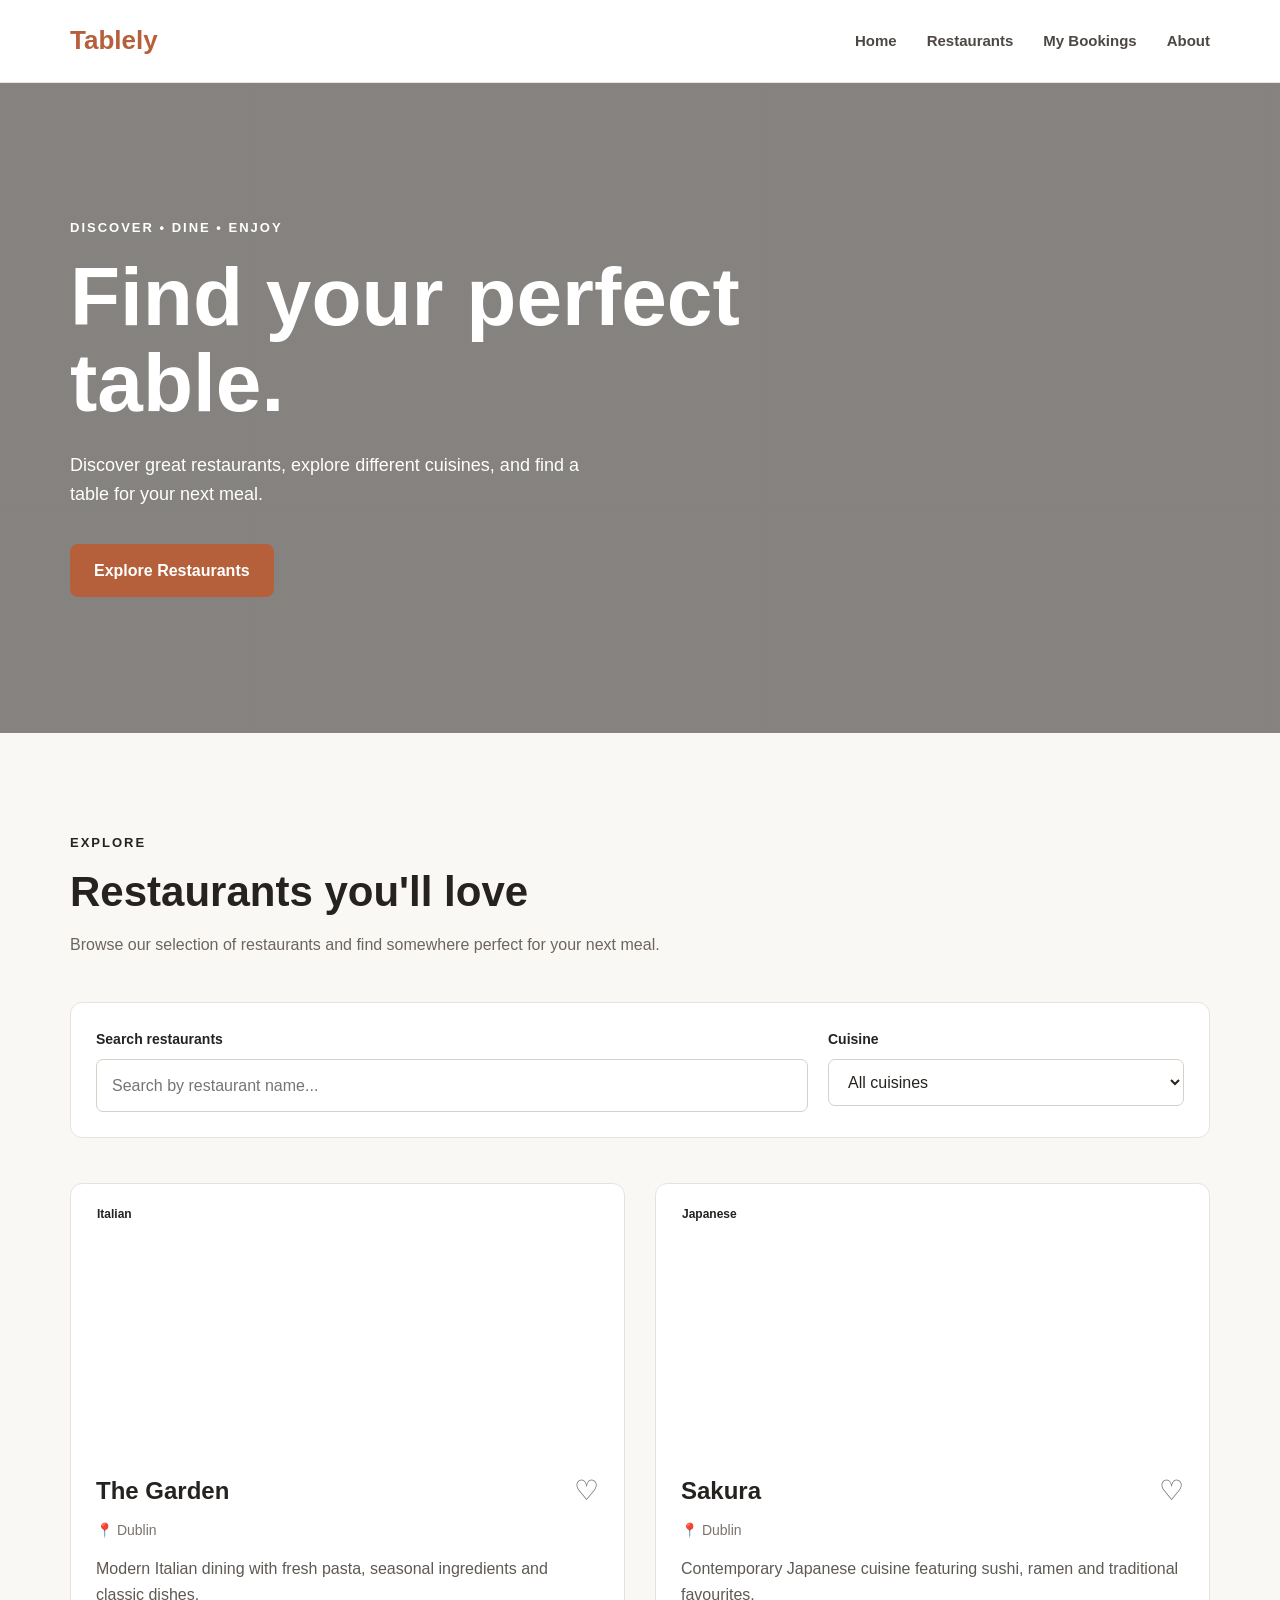
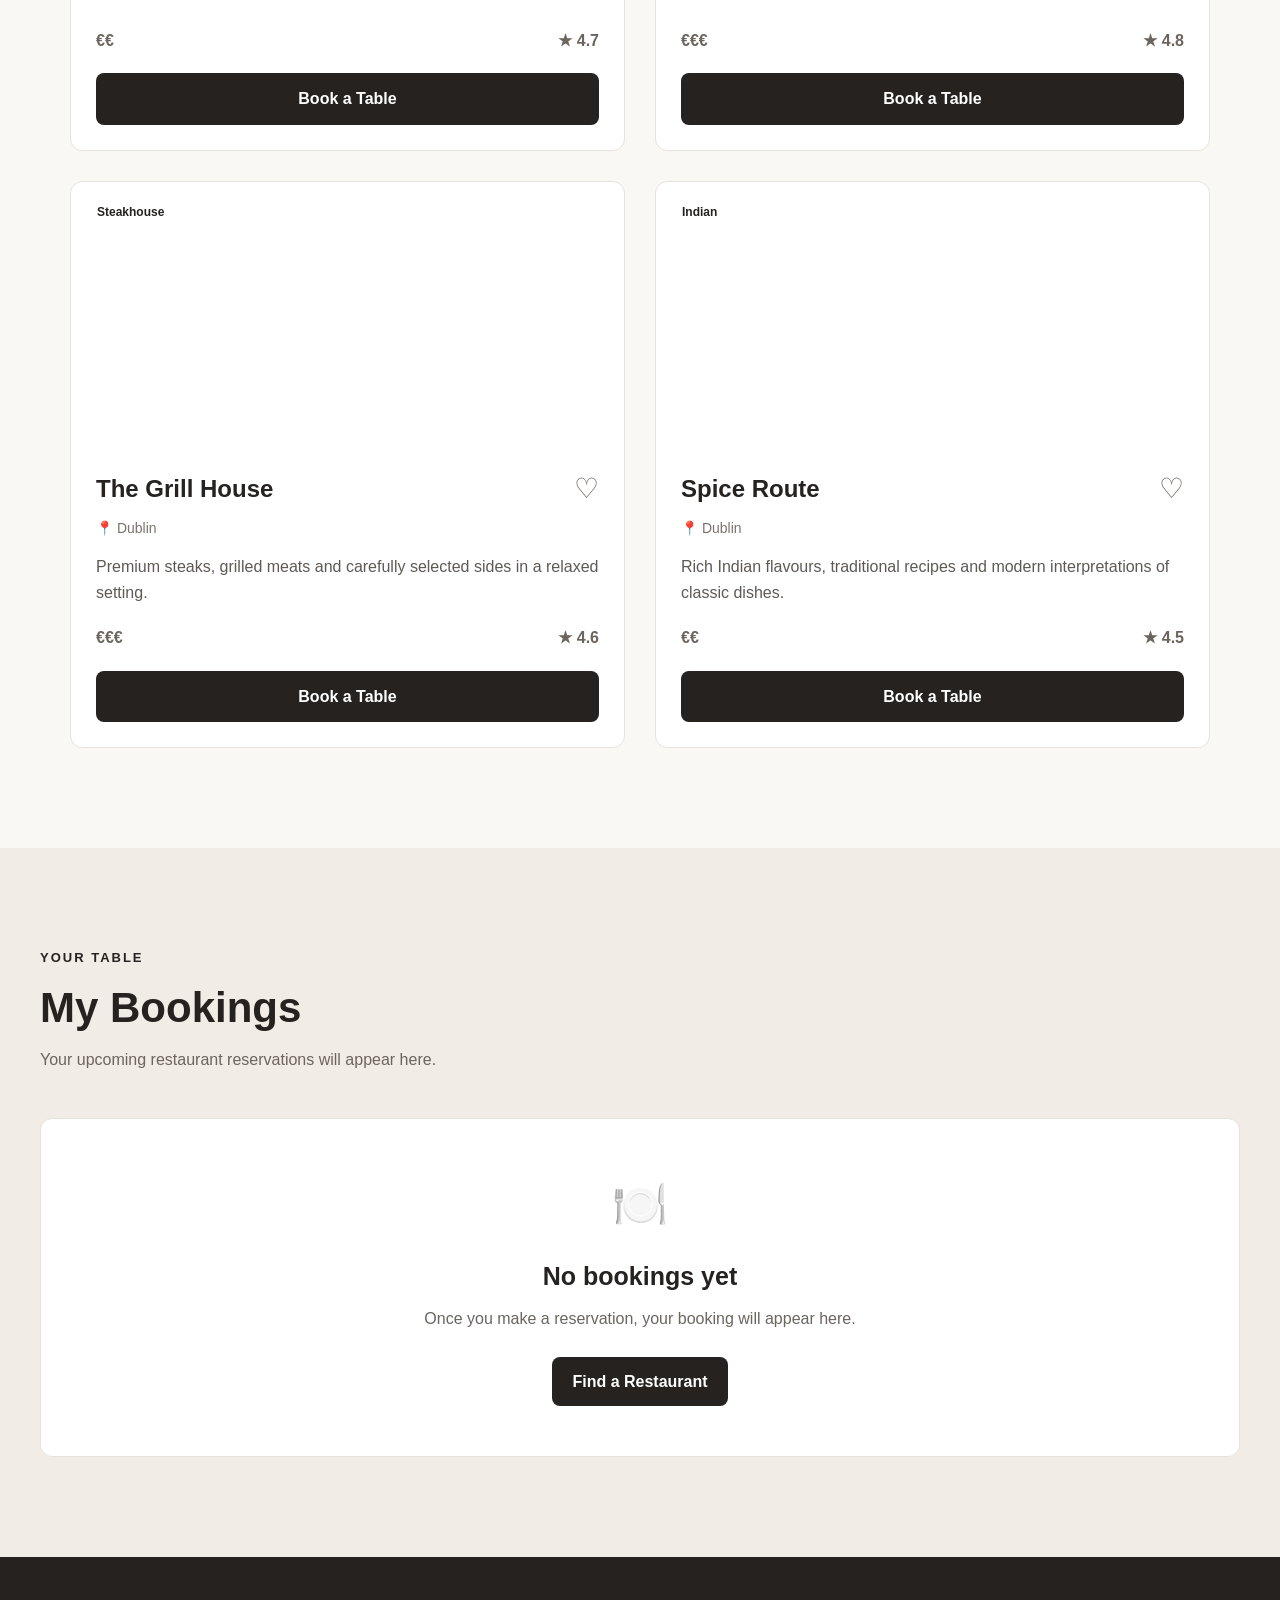
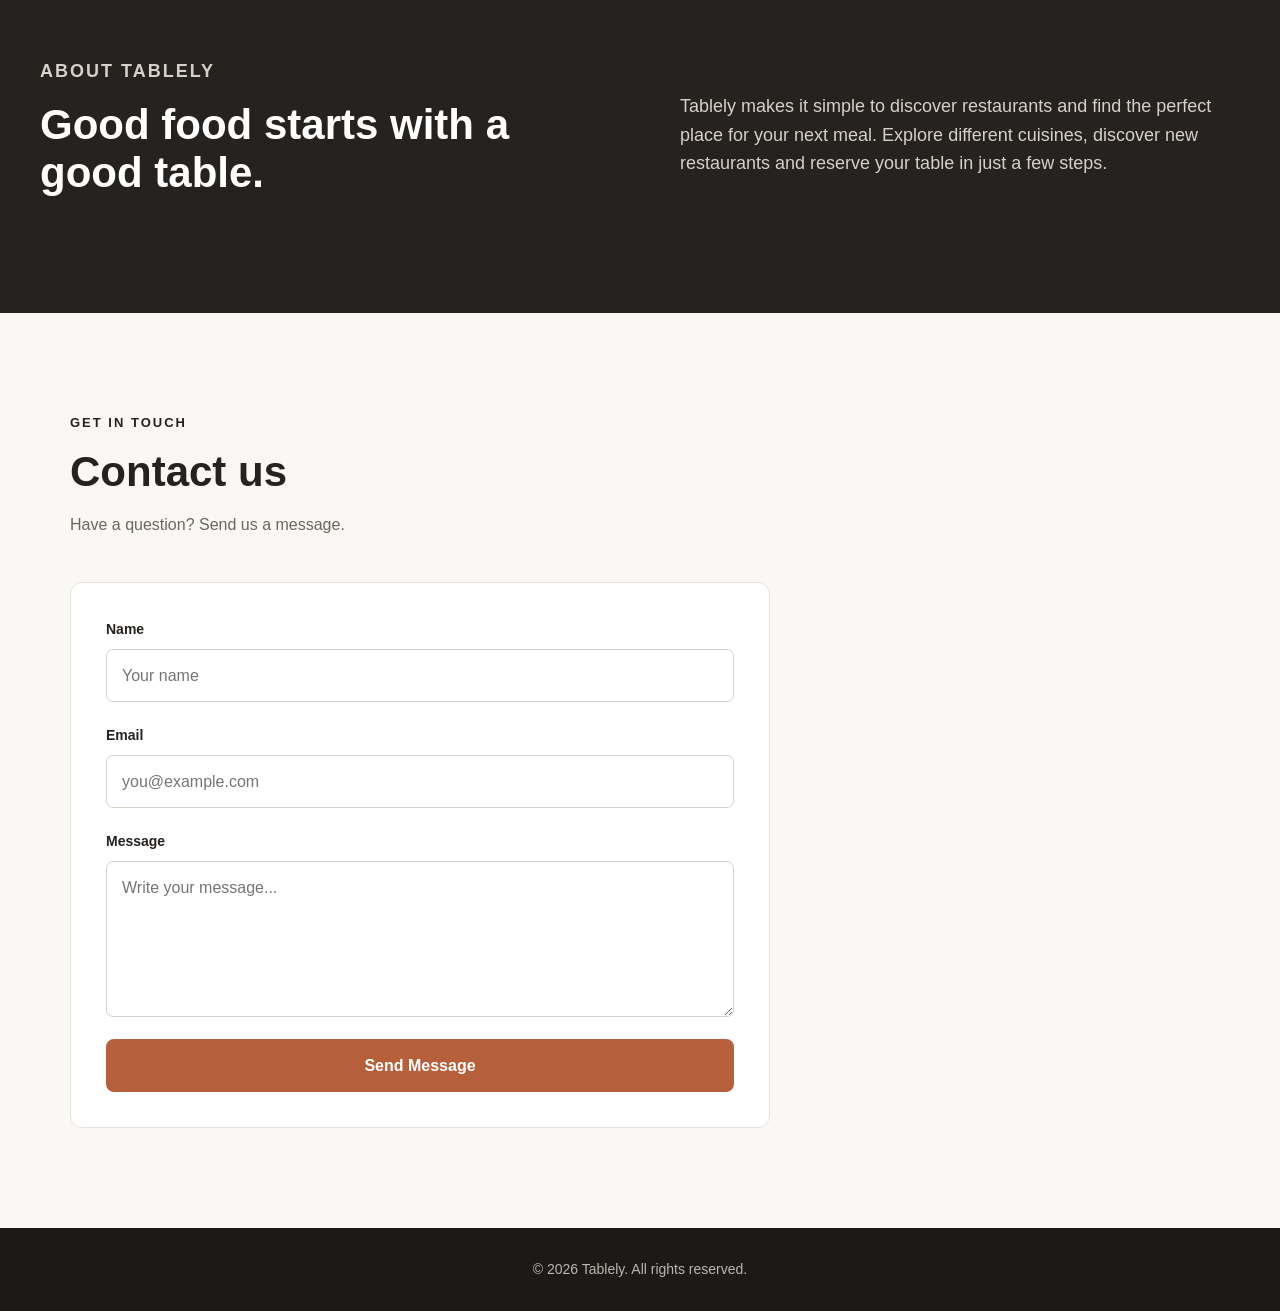
==== index.html @ 0fbd1591 "Adding booking form to bookings.html and  writing code for favourite button interaction" ====
<!DOCTYPE html>
<html lang="en">

<head>
    <meta charset="UTF-8">
    <meta name="viewport" content="width=device-width, initial-scale=1.0">
    <title>Tablely | Find Your Perfect Table</title>
    <link rel="stylesheet" href="style.css">
</head>

<body>

    <!-- Navigation -->
    <header class="navbar">
        <div class="nav-container">
            <a href="#home" class="logo">Tablely</a>
            <nav>
                <a href="#home">Home</a>
                <a href="#restaurants">Restaurants</a>
                <a href="bookings.html">My Bookings</a>
                <a href="#about">About</a>
            </nav>
        </div>
    </header>


    <!-- Hero Section -->
    <main>
        <section id="home" class="hero">
            <div class="hero-content">
                <p class="eyebrow">DISCOVER • DINE • ENJOY</p>
                <h1>Find your perfect table.</h1>
                <p class="hero-text">
                    Discover great restaurants, explore different cuisines,
                    and find a table for your next meal.
                </p>
                <a href="#restaurants" class="primary-button">
                    Explore Restaurants
                </a>
            </div>
        </section>


        <!-- Restaurant Section -->
        <section id="restaurants" class="restaurants-section">
            <div class="section-heading">
                <p class="eyebrow">EXPLORE</p>
                <h2>Restaurants you'll love</h2>
                <p>
                    Browse our selection of restaurants and find somewhere
                    perfect for your next meal.
                </p>
            </div>


            <!-- Search and filter -->
            <div class="search-area">
                <div class="search-box">
                    <label for="restaurant-search">
                        Search restaurants
                    </label>

                    <input type="text" id="restaurant-search" placeholder="Search by restaurant name...">
                </div>


                <div class="filter-box">
                    <label for="cuisine-filter">
                        Cuisine
                    </label>

                    <select id="cuisine-filter">
                        <option value="all">All cuisines</option>
                        <option value="italian">Italian</option>
                        <option value="japanese">Japanese</option>
                        <option value="indian">Indian</option>
                        <option value="mexican">Mexican</option>
                        <option value="steakhouse">Steakhouse</option>
                    </select>
                </div>
            </div>


            <!-- Restaurant cards -->
            <div class="restaurant-grid">

                <!-- Restaurant 1 -->
                <article class="restaurant-card">
                    <div class="restaurant-image image-one">
                        <span class="cuisine-tag">Italian</span>
                    </div>

                    <div class="restaurant-content">
                        <div class="restaurant-title">
                            <h3>The Garden</h3>
                            <button class="favourite-button" type="button">
                                ♡
                            </button>
                        </div>

                        <p class="location">📍 Dublin</p>
                        <p class="description">
                            Modern Italian dining with fresh pasta,
                            seasonal ingredients and classic dishes.
                        </p>

                        <div class="restaurant-info">
                            <span>€€</span>
                            <span>★ 4.7</span>
                        </div>

                        <button class="book-button" type="button">
                            Book a Table
                        </button>
                    </div>
                </article>


                <!-- Restaurant 2 -->
                <article class="restaurant-card">
                    <div class="restaurant-image image-two">
                        <span class="cuisine-tag">Japanese</span>
                    </div>
                    <div class="restaurant-content">

                        <div class="restaurant-title">
                            <h3>Sakura</h3>
                            <button class="favourite-button" type="button">
                                ♡
                            </button>
                        </div>

                        <p class="location">📍 Dublin</p>
                        <p class="description">
                            Contemporary Japanese cuisine featuring sushi,
                            ramen and traditional favourites.
                        </p>

                        <div class="restaurant-info">
                            <span>€€€</span>
                            <span>★ 4.8</span>
                        </div>

                        <button class="book-button" type="button">
                            Book a Table
                        </button>
                    </div>

                </article>

                <!-- Restaurant 3 -->
                <article class="restaurant-card">
                    <div class="restaurant-image image-three">
                        <span class="cuisine-tag">Steakhouse</span>
                    </div>

                    <div class="restaurant-content">
                        <div class="restaurant-title">
                            <h3>The Grill House</h3>
                            <button class="favourite-button" type="button">
                                ♡
                            </button>
                        </div>

                        <p class="location">📍 Dublin</p>
                        <p class="description">
                            Premium steaks, grilled meats and carefully
                            selected sides in a relaxed setting.
                        </p>

                        <div class="restaurant-info">
                            <span>€€€</span>
                            <span>★ 4.6</span>
                        </div>

                        <button class="book-button" type="button">
                            Book a Table
                        </button>
                    </div>

                </article>

                <!-- Restaurant 4 -->
                <article class="restaurant-card">
                    <div class="restaurant-image image-four">
                        <span class="cuisine-tag">Indian</span>
                    </div>

                    <div class="restaurant-content">
                        <div class="restaurant-title">
                            <h3>Spice Route</h3>
                            <button class="favourite-button" type="button">
                                ♡
                            </button>
                        </div>

                        <p class="location">📍 Dublin</p>
                        <p class="description">
                            Rich Indian flavours, traditional recipes and
                            modern interpretations of classic dishes.
                        </p>

                        <div class="restaurant-info">
                            <span>€€</span>
                            <span>★ 4.5</span>
                        </div>

                        <button class="book-button" type="button">
                            Book a Table
                        </button>

                    </div>
                </article>
            </div>
        </section>


        <!-- Bookings Section -->
        <section id="bookings" class="bookings-section">
            <div class="section-heading">
                <p class="eyebrow">YOUR TABLE</p>
                <h2>My Bookings</h2>
                <p>
                    Your upcoming restaurant reservations will appear here.
                </p>
            </div>


            <div class="empty-booking">
                <div class="empty-icon">🍽️</div>
                <h3>No bookings yet</h3>
                <p>
                    Once you make a reservation, your booking will appear here.
                </p>
                <a href="#restaurants" class="secondary-button">
                    Find a Restaurant
                </a>
            </div>
        </section>


        <!-- About Section -->
        <section id="about" class="about-section">
            <div class="about-content">
                <div>
                    <p class="eyebrow">ABOUT TABLELY</p>

                    <h2>Good food starts with a good table.</h2>
                </div>
                <p>
                    Tablely makes it simple to discover restaurants and find
                    the perfect place for your next meal. Explore different
                    cuisines, discover new restaurants and reserve your table
                    in just a few steps.
                </p>
            </div>
        </section>


        <!-- Contact Section -->
        <section id="contact" class="contact-section">
            <div class="section-heading">
                <p class="eyebrow">GET IN TOUCH</p>
                <h2>Contact us</h2>
                <p>
                    Have a question? Send us a message.
                </p>
            </div>


            <form id="contact-form" class="contact-form">
                <div class="form-group">
                    <label for="name">Name</label>
                    <input type="text" id="name" name="name" placeholder="Your name">
                </div>


                <div class="form-group">
                    <label for="email">Email</label>
                    <input type="email" id="email" name="email" placeholder="you@example.com">
                </div>


                <div class="form-group">
                    <label for="message">Message</label>
                    <textarea id="message" name="message" rows="5" placeholder="Write your message..."></textarea>
                </div>


                <button type="submit" class="primary-button">
                    Send Message
                </button>

            </form>
        </section>

    </main>

    <script src="script.js"></script>

    <!-- Footer -->
    <footer class="footer">
        <p>© 2026 Tablely. All rights reserved.</p>
    </footer>
</body>
</html>
---- style.css ----
* {
    margin: 0;
    padding: 0;
    box-sizing: border-box;
}

html {
    scroll-behavior: smooth;
}

body {
    font-family: Arial, sans-serif;
    background-color: #faf8f5;
    color: #25221f;
    line-height: 1.6;
}

a {
    text-decoration: none;
    color: inherit;
}

button,
input,
select,
textarea {
    font: inherit;
}


/* NAVIGATION */

.navbar {
    background-color: #ffffff;
    border-bottom: 1px solid #e8e2dc;
    position: sticky;
    top: 0;
    z-index: 1000;
}

.nav-container {
    max-width: 1200px;
    margin: 0 auto;
    padding: 20px 30px;

    display: flex;
    align-items: center;
    justify-content: space-between;
}

.logo {
    font-size: 26px;
    font-weight: 800;
    color: #b65f3b;
}

nav {
    display: flex;
    gap: 30px;
}

nav a {
    font-size: 15px;
    font-weight: 600;
    color: #4d4843;
    transition: color 0.2s ease;
}

nav a:hover {
    color: #b65f3b;
}


/* HERO */

.hero {
    min-height: 650px;
    display: flex;
    align-items: center;
    background:
        linear-gradient(rgba(37, 34, 31, 0.55),
            rgba(37, 34, 31, 0.55)),
        url("images/restaurant-hero.jpg");
    background-size: cover;
    background-position: center;
}

.hero-content {
    width: 100%;
    max-width: 1200px;
    margin: 0 auto;
    padding: 80px 30px;

    color: white;
}

.eyebrow {
    font-size: 13px;
    font-weight: 700;
    letter-spacing: 2px;
    margin-bottom: 15px;
}

.hero h1 {
    max-width: 700px;
    font-size: clamp(48px, 7vw, 82px);
    line-height: 1.05;
    margin-bottom: 25px;
}

.hero-text {
    max-width: 550px;
    font-size: 18px;
    margin-bottom: 35px;
}


/* BUTTONS */

.primary-button,
.secondary-button,
.book-button {
    display: inline-block;
    border: none;
    cursor: pointer;
    font-weight: 700;
    border-radius: 8px;
    transition: 0.2s ease;
}

.primary-button {
    background-color: #b65f3b;
    color: white;
    padding: 14px 24px;
}

.primary-button:hover {
    background-color: #964b2d;
}

.secondary-button {
    background-color: #25221f;
    color: white;
    padding: 12px 20px;
}

.secondary-button:hover {
    background-color: #403a35;
}


/* SECTION GENERAL STYLES */
.restaurants-section,
.bookings-section,
.about-section,
.contact-section {
    max-width: 1200px;
    margin: 0 auto;
    padding: 100px 30px;
}

.section-heading {
    max-width: 650px;
    margin-bottom: 45px;
}

.section-heading h2,
.about-content h2 {
    font-size: 42px;
    line-height: 1.15;
    margin-bottom: 15px;
}

.section-heading p:not(.eyebrow) {
    color: #6c655e;
}


/* SEARCH AREA */
.search-area {
    display: grid;
    grid-template-columns: 2fr 1fr;
    gap: 20px;
    background-color: white;
    padding: 25px;
    border: 1px solid #e8e2dc;
    border-radius: 12px;
    margin-bottom: 45px;
}

.search-box,
.filter-box {
    display: flex;
    flex-direction: column;
    gap: 8px;
}

.search-area label {
    font-size: 14px;
    font-weight: 700;
}

.search-area input,
.search-area select {
    width: 100%;
    padding: 13px 15px;
    border: 1px solid #d8d0c8;
    border-radius: 7px;
    background-color: #ffffff;
    color: #25221f;
    outline: none;
}

.search-area input:focus,
.search-area select:focus {
    border-color: #b65f3b;
}


/* RESTAURANT GRID */
.restaurant-grid {
    display: grid;
    grid-template-columns: repeat(2, 1fr);
    gap: 30px;
}


/* RESTAURANT CARDS */

.restaurant-card {
    background-color: white;
    border: 1px solid #e8e2dc;
    border-radius: 12px;
    overflow: hidden;
    transition:
        transform 0.2s ease,
        box-shadow 0.2s ease;
}

.restaurant-card:hover {
    transform: translateY(-4px);
    box-shadow: 0 12px 30px rgba(37, 34, 31, 0.08);
}

.restaurant-image {
    height: 260px;
    position: relative;
    background-size: cover;
    background-position: center;
}


/*
   Temporary image backgrounds.

   Replace these with your own images later.
*/

.image-one {
    background-image: url("images/restaurant-1.jpg");
}

.image-two {
    background-image: url("images/restaurant-2.jpg");
}

.image-three {
    background-image: url("images/restaurant-3.jpg");
}

.image-four {
    background-image: url("images/restaurant-4.jpg");
}


.cuisine-tag {
    position: absolute;
    top: 15px;
    left: 15px;
    background-color: white;
    color: #25221f;
    padding: 6px 11px;
    border-radius: 20px;
    font-size: 12px;
    font-weight: 700;
}


.restaurant-content {
    padding: 25px;
}

.restaurant-title {
    display: flex;
    align-items: center;
    justify-content: space-between;
}

.restaurant-title h3 {
    font-size: 24px;
}

.favourite-button {
    border: none;
    background: none;
    font-size: 28px;
    cursor: pointer;
    color: #6c655e;
}

.favourite-button.active {
    color: #b65f3b;
}

.favourite-button:hover {
    color: #b65f3b;
}

.location {
    margin: 5px 0 15px;
    color: #7b736c;
    font-size: 14px;
}

.description {
    color: #5f5953;
    margin-bottom: 20px;
}

.restaurant-info {
    display: flex;
    justify-content: space-between;
    color: #6c655e;
    font-weight: 700;
    margin-bottom: 20px;
}

.book-button {
    width: 100%;
    padding: 13px;
    background-color: #25221f;
    color: white;
}

.book-button:hover {
    background-color: #b65f3b;
}


/* BOOKINGS */

.bookings-section {
    max-width: none;
    background-color: #f1ece6;
}

.bookings-section>* {
    max-width: 1200px;
    margin-left: auto;
    margin-right: auto;
}

.empty-booking {
    background-color: white;
    border: 1px solid #e8e2dc;
    border-radius: 12px;

    padding: 50px;
    text-align: center;
}

.empty-icon {
    font-size: 45px;
    margin-bottom: 15px;
}

.empty-booking h3 {
    font-size: 25px;
    margin-bottom: 10px;
}

.empty-booking p {
    color: #6c655e;
    margin-bottom: 25px;
}


/* ABOUT */
.about-section {
    background-color: #25221f;
    color: white;
    max-width: none;
}

.about-content {
    max-width: 1200px;
    margin: 0 auto;

    display: grid;
    grid-template-columns: 1fr 1fr;
    gap: 80px;

    align-items: center;
}

.about-content p {
    color: #d7d0c9;
    font-size: 18px;
}


/* CONTACT FORM */

.contact-form {
    max-width: 700px;

    background-color: white;
    border: 1px solid #e8e2dc;
    border-radius: 12px;

    padding: 35px;
}

.form-group {
    display: flex;
    flex-direction: column;
    gap: 8px;

    margin-bottom: 22px;
}

.form-group label {
    font-size: 14px;
    font-weight: 700;
}

.form-group input,
.form-group textarea {
    width: 100%;

    padding: 13px 15px;

    border: 1px solid #d8d0c8;
    border-radius: 7px;

    resize: vertical;

    outline: none;
}

.form-group input:focus,
.form-group textarea:focus {
    border-color: #b65f3b;
}

.contact-form .primary-button {
    width: 100%;
}


/* FOOTER */

.footer {
    padding: 30px;
    text-align: center;

    background-color: #1c1a18;
    color: #bdb5ad;

    font-size: 14px;
}




@media (max-width: 768px) {

    .nav-container {
        flex-direction: column;
        gap: 15px;
    }

    nav {
        gap: 15px;
        flex-wrap: wrap;
        justify-content: center;
    }

    .hero {
        min-height: 550px;
    }

    .hero-content {
        padding: 60px 25px;
    }

    .restaurants-section,
    .bookings-section,
    .about-section,
    .contact-section {
        padding: 70px 20px;
    }

    .section-heading h2,
    .about-content h2 {
        font-size: 34px;
    }

    .search-area {
        grid-template-columns: 1fr;
    }

    .restaurant-grid {
        grid-template-columns: 1fr;
    }

    .about-content {
        grid-template-columns: 1fr;
        gap: 30px;
    }

    .contact-form {
        padding: 25px;
    }

}


@media (max-width: 480px) {

    .logo {
        font-size: 23px;
    }

    nav {
        font-size: 13px;
        gap: 10px;
    }

    .hero h1 {
        font-size: 45px;
    }

    .hero-text {
        font-size: 16px;
    }

    .restaurant-image {
        height: 220px;
    }

}
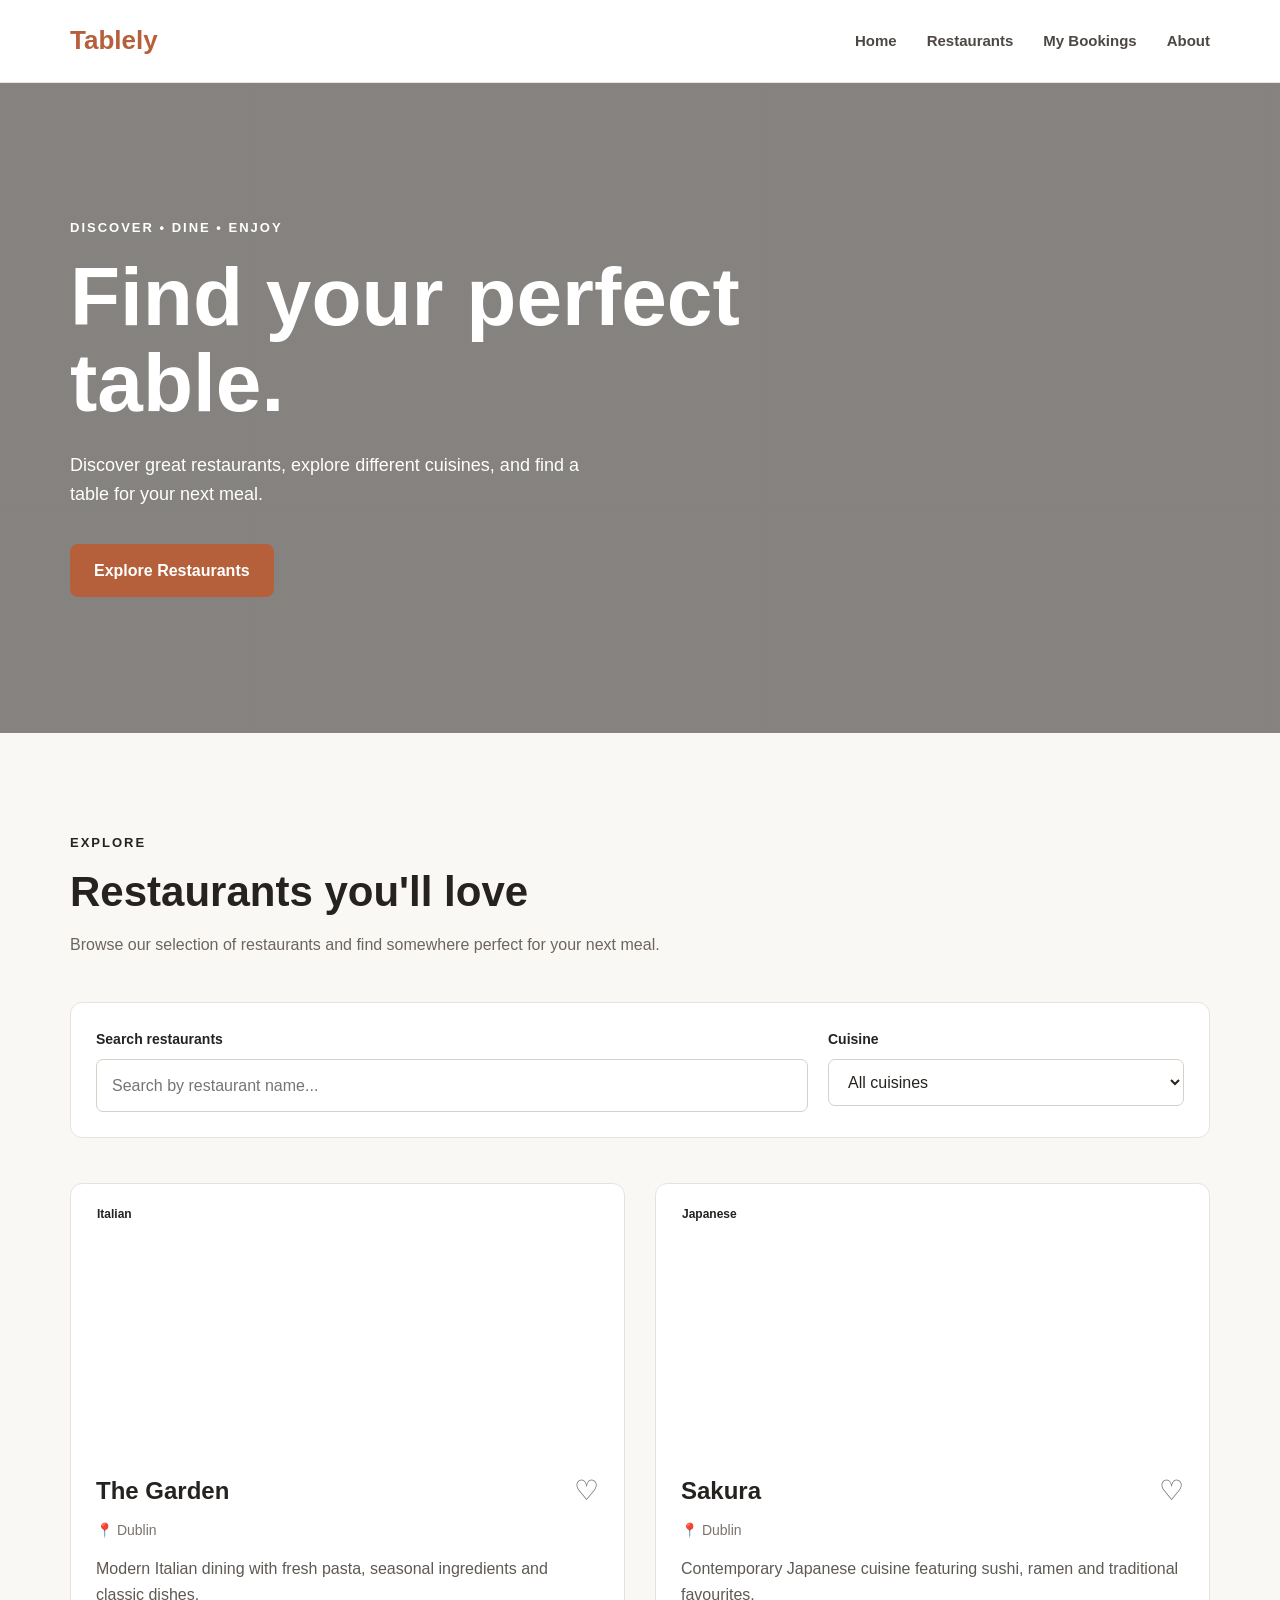
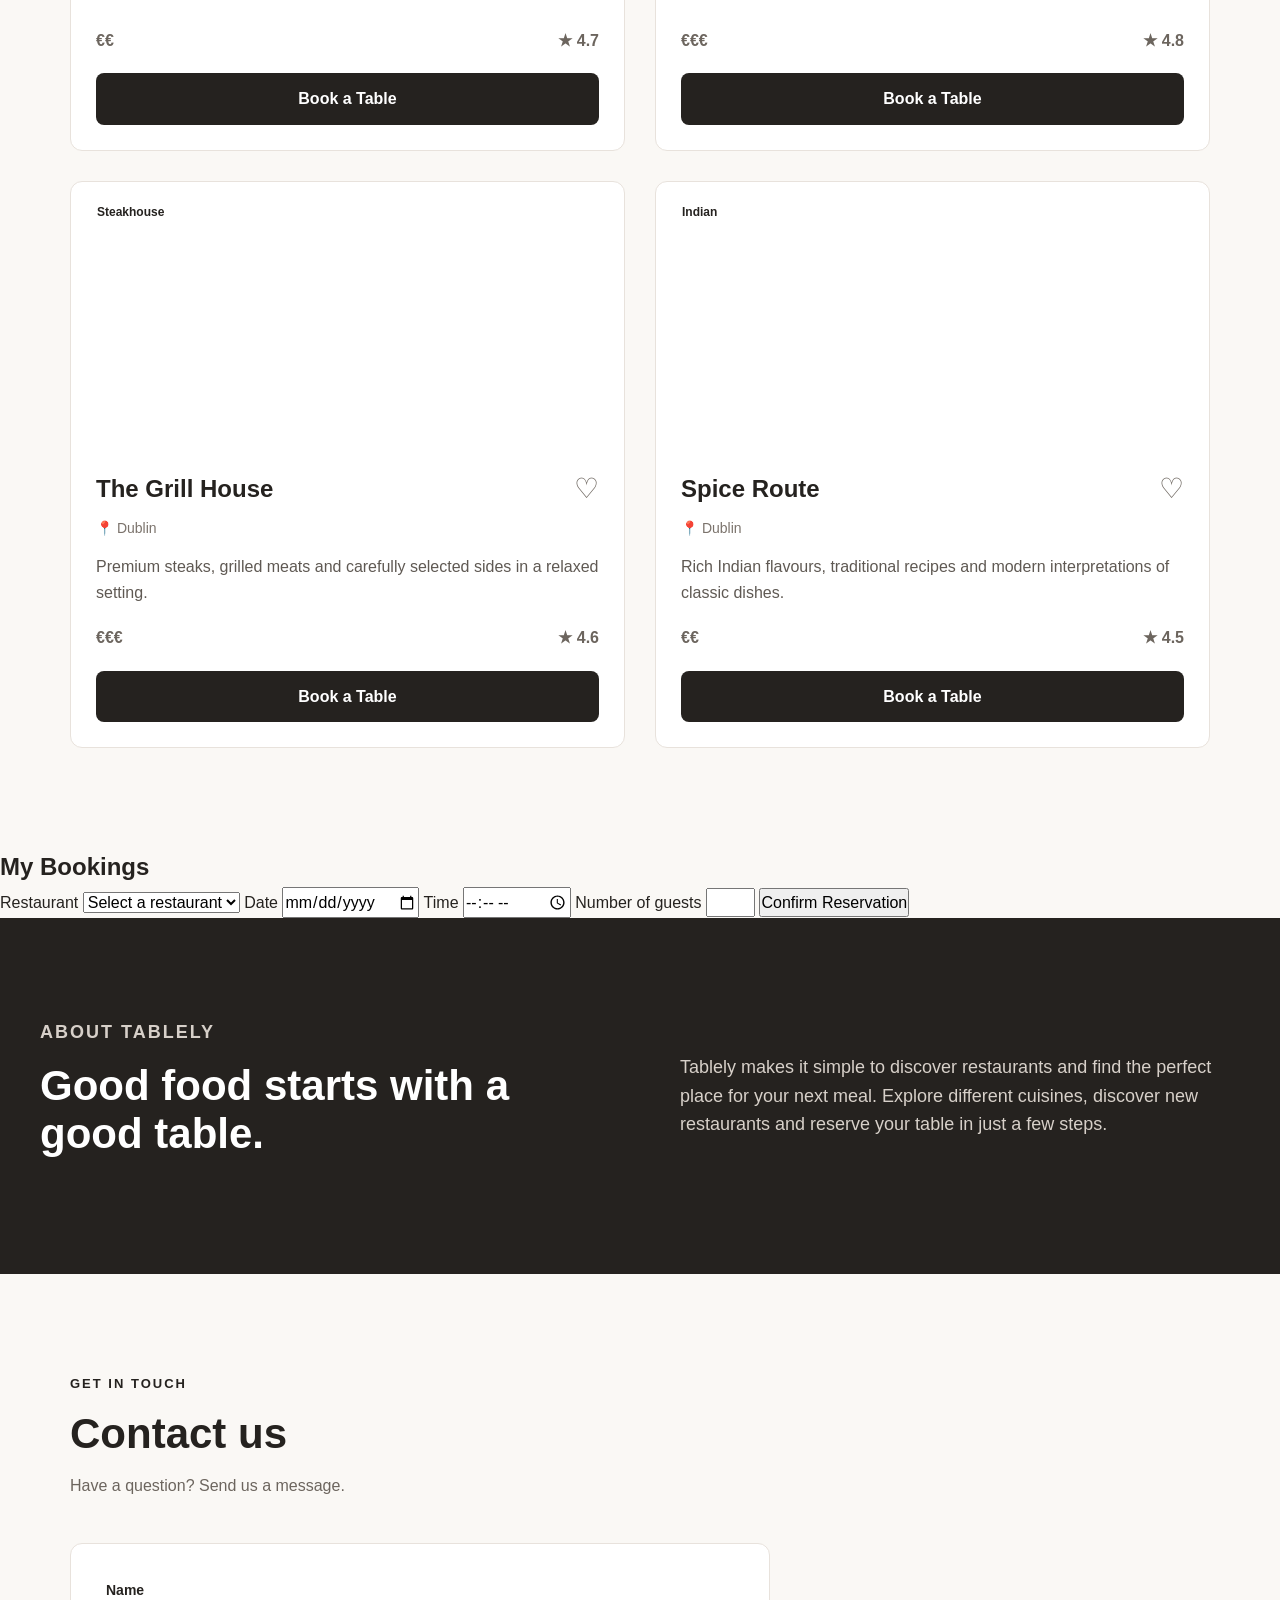
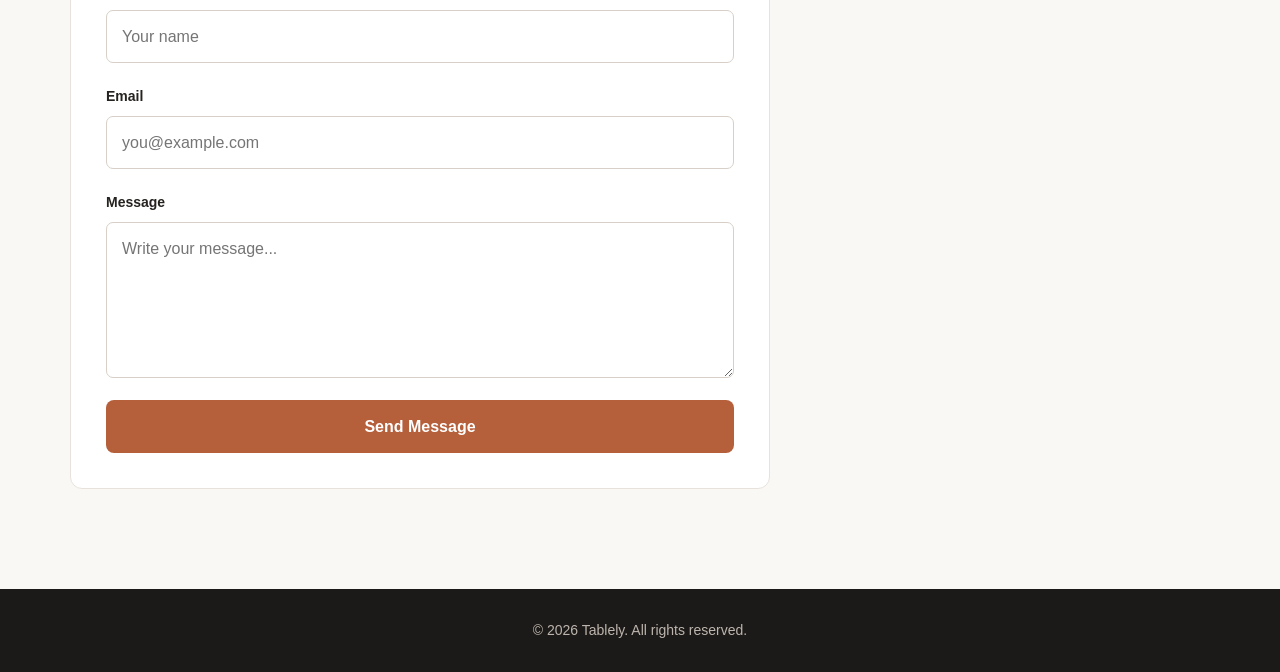
==== commit 3103cbf3: "Writing code for client side validation for bookings" ====
--- a/index.html
+++ b/index.html
@@ -17,7 +17,7 @@
             <nav>
                 <a href="#home">Home</a>
                 <a href="#restaurants">Restaurants</a>
-                <a href="bookings.html">My Bookings</a>
+                <a href="#bookings">My Bookings</a>
                 <a href="#about">About</a>
             </nav>
         </div>
@@ -216,27 +216,40 @@
 
 
         <!-- Bookings Section -->
-        <section id="bookings" class="bookings-section">
-            <div class="section-heading">
-                <p class="eyebrow">YOUR TABLE</p>
-                <h2>My Bookings</h2>
-                <p>
-                    Your upcoming restaurant reservations will appear here.
-                </p>
-            </div>
-
-
-            <div class="empty-booking">
-                <div class="empty-icon">🍽️</div>
-                <h3>No bookings yet</h3>
-                <p>
-                    Once you make a reservation, your booking will appear here.
-                </p>
-                <a href="#restaurants" class="secondary-button">
-                    Find a Restaurant
-                </a>
-            </div>
-        </section>
+        <section id="bookings">
+        <h2>My Bookings</h2>
+
+        <form id="booking-form">
+            <label for="booking-restaurant">Restaurant</label>
+
+            <select id="booking-restaurant">
+                <option value="">Select a restaurant</option>
+                <option value="The Green Table">The Green Table</option>
+                <option value="Sakura House">Sakura House</option>
+                <option value="Spice Garden">Spice Garden</option>
+                <option value="The Burger Spot">The Burger Spot</option>
+            </select>
+
+
+            <label for="booking-date">Date</label>
+            <input type="date" id="booking-date">
+            <label for="booking-time">Time</label>
+
+            <input type="time" id="booking-time">
+
+            <label for="booking-guests">Number of guests</label>
+
+            <input
+                type="number"
+                id="booking-guests"
+                min="1"
+                max="10">
+
+            <button type="submit">Confirm Reservation</button>
+
+            <p id="booking-message"></p>
+        </form>
+    </section>
 
 
         <!-- About Section -->
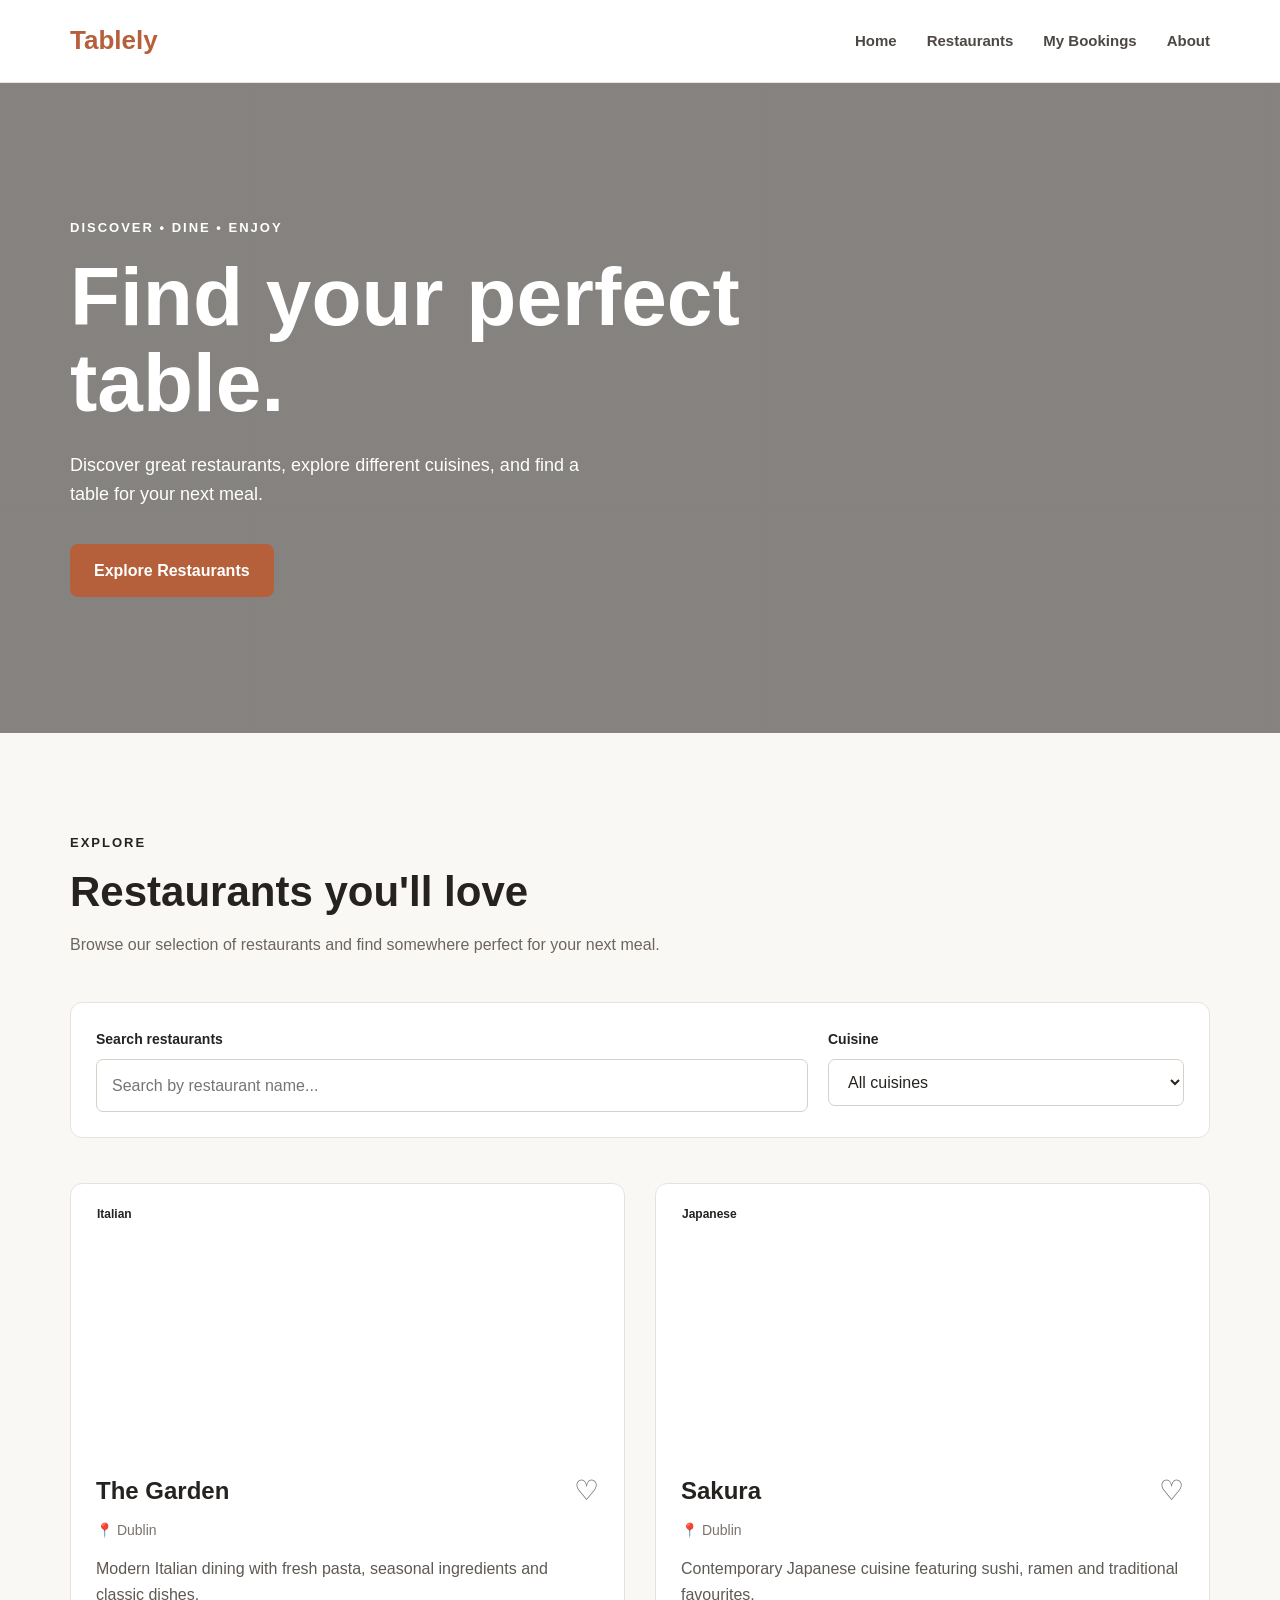
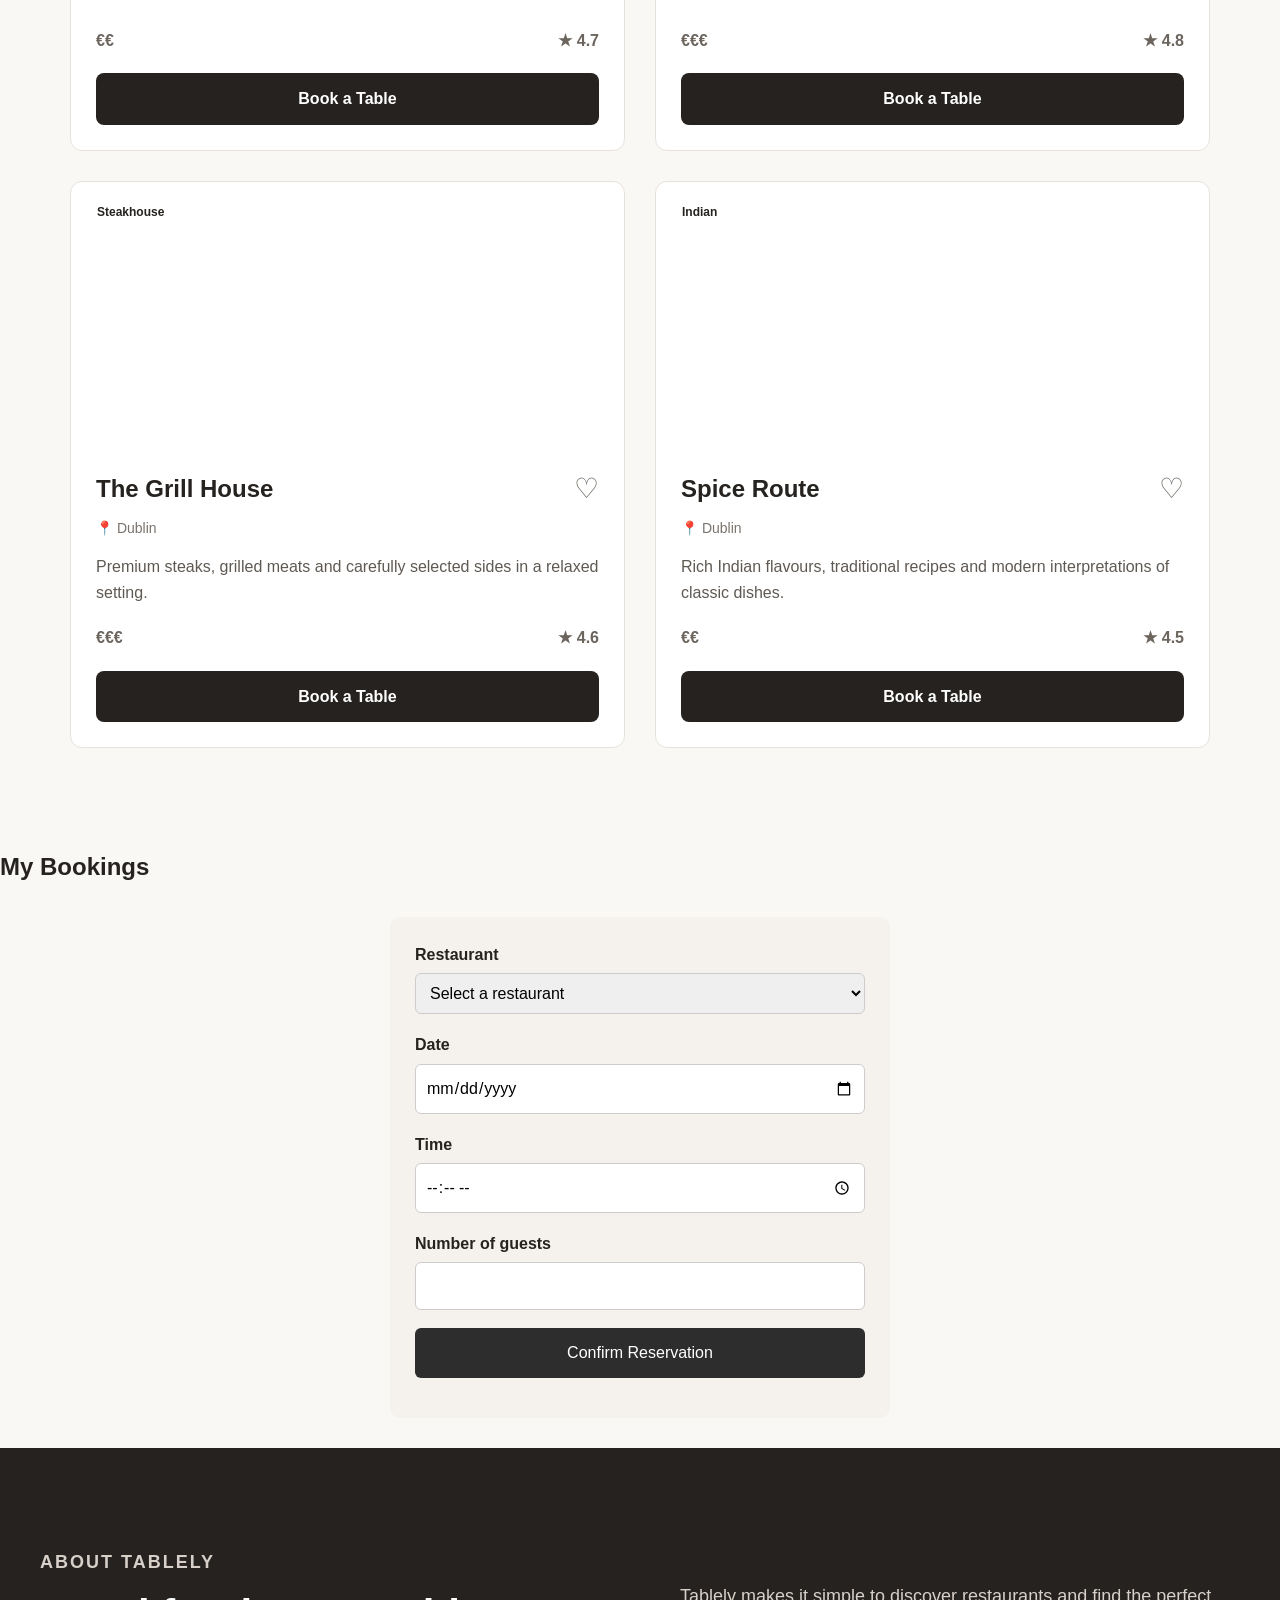
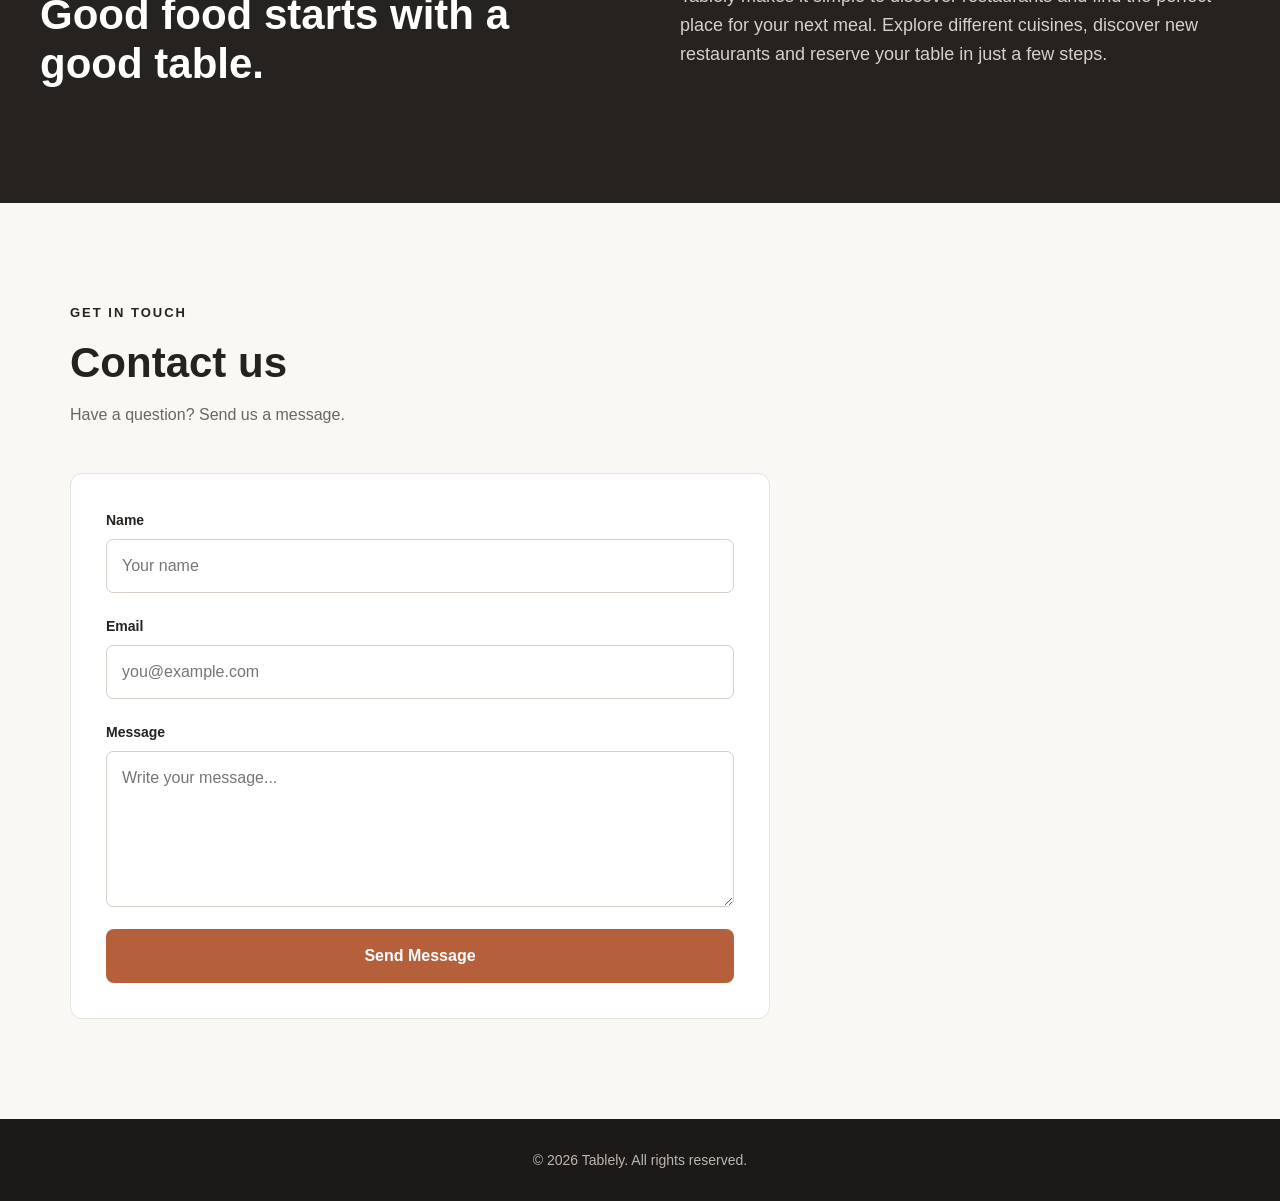
==== commit 013826d2: "Writing code to store booking on the web page" ====
--- a/index.html
+++ b/index.html
@@ -217,39 +217,37 @@
 
         <!-- Bookings Section -->
         <section id="bookings">
-        <h2>My Bookings</h2>
-
-        <form id="booking-form">
-            <label for="booking-restaurant">Restaurant</label>
-
-            <select id="booking-restaurant">
-                <option value="">Select a restaurant</option>
-                <option value="The Green Table">The Green Table</option>
-                <option value="Sakura House">Sakura House</option>
-                <option value="Spice Garden">Spice Garden</option>
-                <option value="The Burger Spot">The Burger Spot</option>
-            </select>
-
-
-            <label for="booking-date">Date</label>
-            <input type="date" id="booking-date">
-            <label for="booking-time">Time</label>
-
-            <input type="time" id="booking-time">
-
-            <label for="booking-guests">Number of guests</label>
-
-            <input
-                type="number"
-                id="booking-guests"
-                min="1"
-                max="10">
-
-            <button type="submit">Confirm Reservation</button>
-
-            <p id="booking-message"></p>
-        </form>
-    </section>
+            <h2>My Bookings</h2>
+
+            <form id="booking-form">
+                <label for="booking-restaurant">Restaurant</label>
+
+                <select id="booking-restaurant">
+                    <option value="">Select a restaurant</option>
+                    <option value="The Green Table">The Green Table</option>
+                    <option value="Sakura House">Sakura House</option>
+                    <option value="Spice Garden">Spice Garden</option>
+                    <option value="The Burger Spot">The Burger Spot</option>
+                </select>
+
+
+                <label for="booking-date">Date</label>
+                <input type="date" id="booking-date">
+                <label for="booking-time">Time</label>
+
+                <input type="time" id="booking-time">
+
+                <label for="booking-guests">Number of guests</label>
+
+                <input type="number" id="booking-guests" min="1" max="10">
+
+                <button type="submit">Confirm Reservation</button>
+
+                <p id="booking-message"></p>
+            </form>
+
+            <div id="bookings-list"></div>
+        </section>
 
 
         <!-- About Section -->
@@ -316,4 +314,5 @@
         <p>© 2026 Tablely. All rights reserved.</p>
     </footer>
 </body>
+
 </html>
--- a/style.css
+++ b/style.css
@@ -384,6 +384,51 @@
     margin-bottom: 25px;
 }
 
+/* BOOKING FORM */
+#booking-form {
+    max-width: 500px;
+    margin: 30px auto;
+    padding: 25px;
+    background-color: #f5f2ee;
+    border-radius: 10px;
+}
+
+#booking-form label {
+    display: block;
+    margin-bottom: 6px;
+    font-weight: bold;
+}
+
+#booking-form input,
+#booking-form select {
+    width: 100%;
+    padding: 10px;
+    margin-bottom: 18px;
+    border: 1px solid #ccc;
+    border-radius: 6px;
+    font-size: 16px;
+}
+
+#booking-form button {
+    width: 100%;
+    padding: 12px;
+    border: none;
+    border-radius: 6px;
+    background-color: #2d2d2d;
+    color: white;
+    font-size: 16px;
+    cursor: pointer;
+}
+
+#booking-form button:hover {
+    background-color: #444;
+}
+
+#booking-message {
+    margin-top: 15px;
+    font-weight: bold;
+}
+
 
 /* ABOUT */
 .about-section {
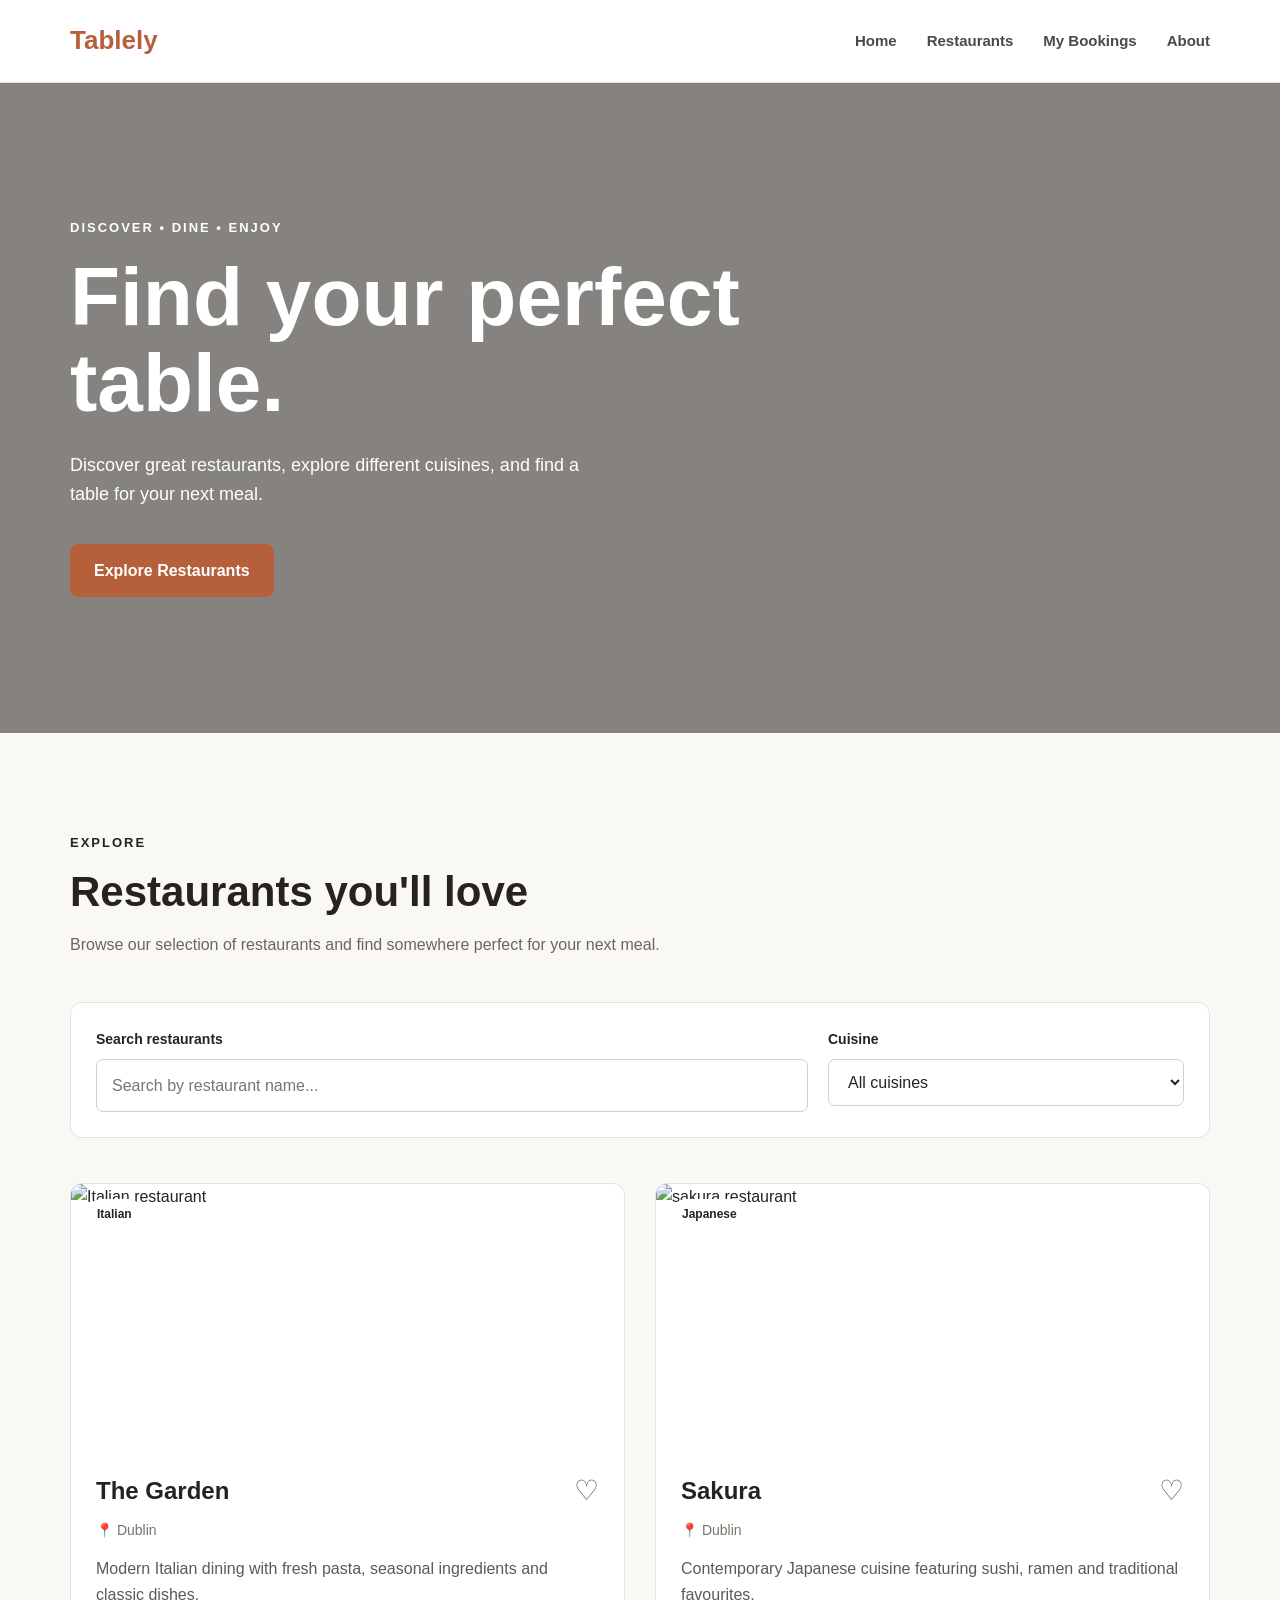
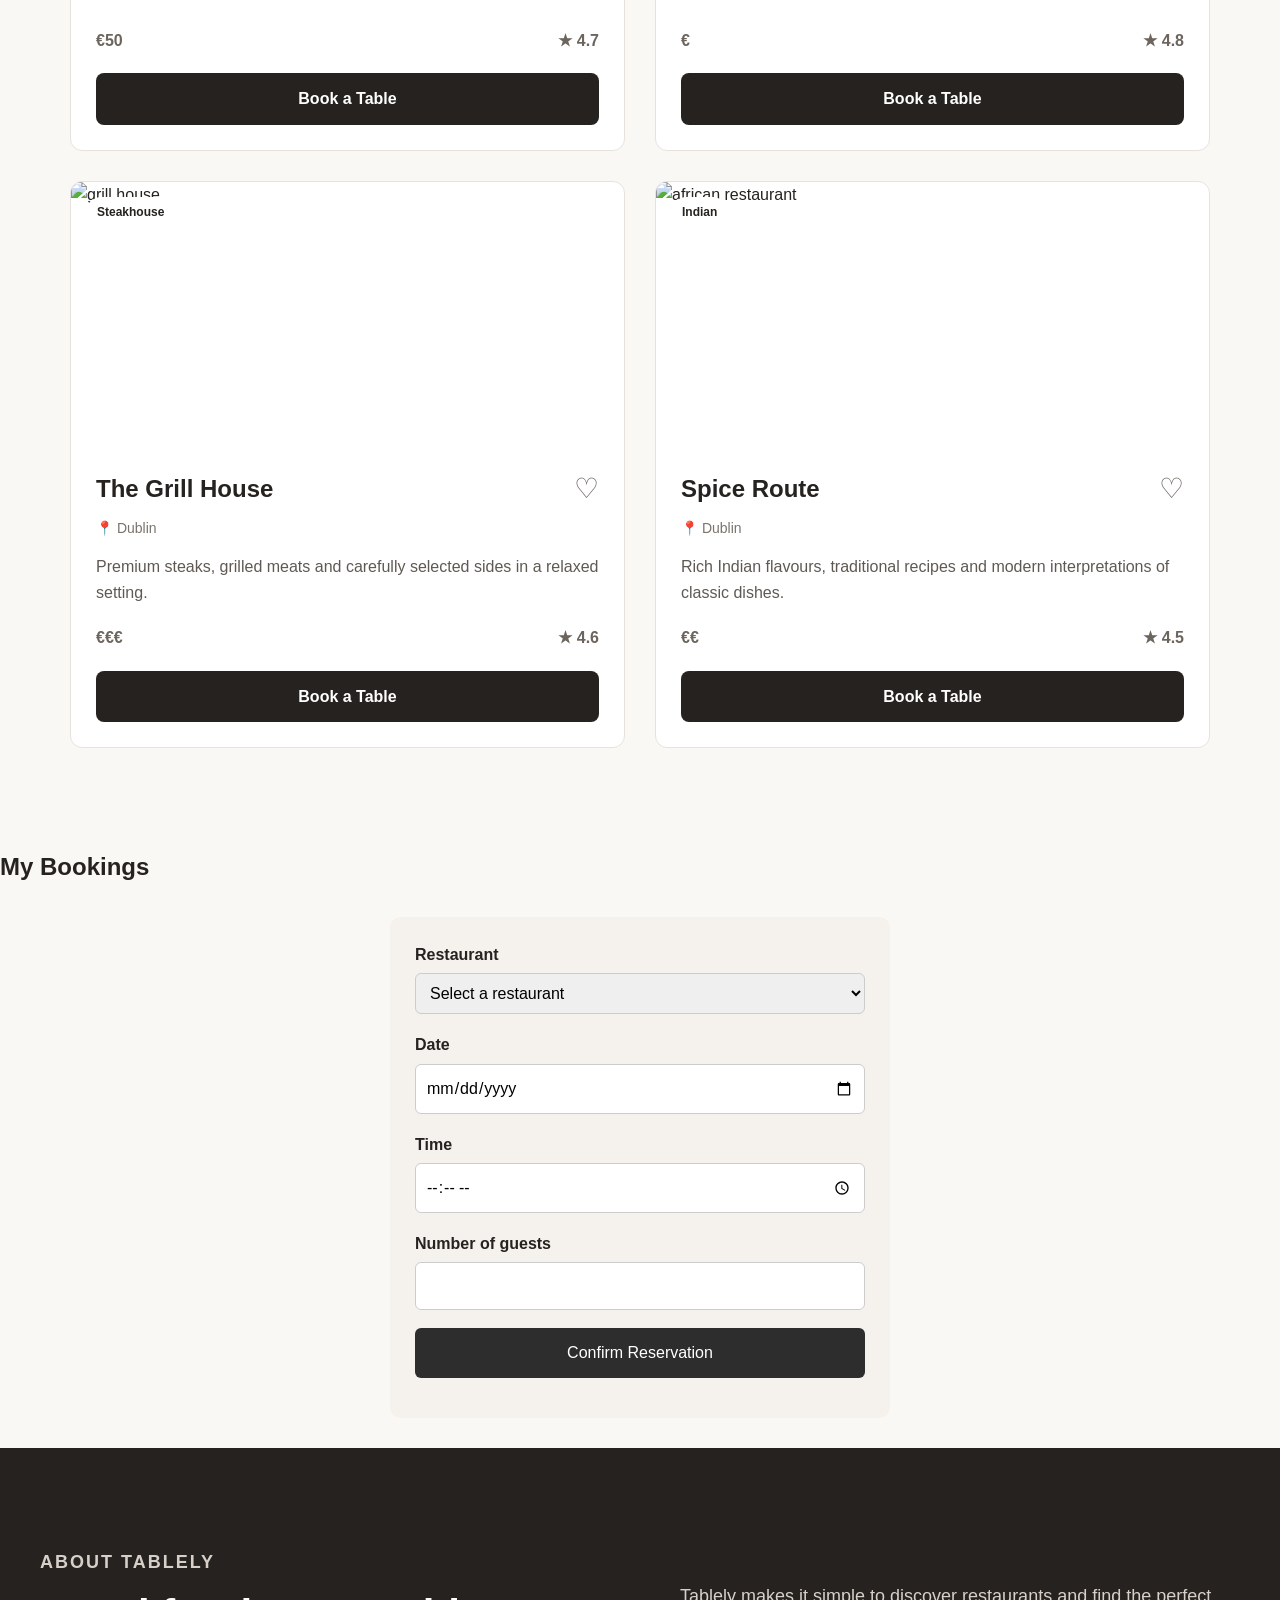
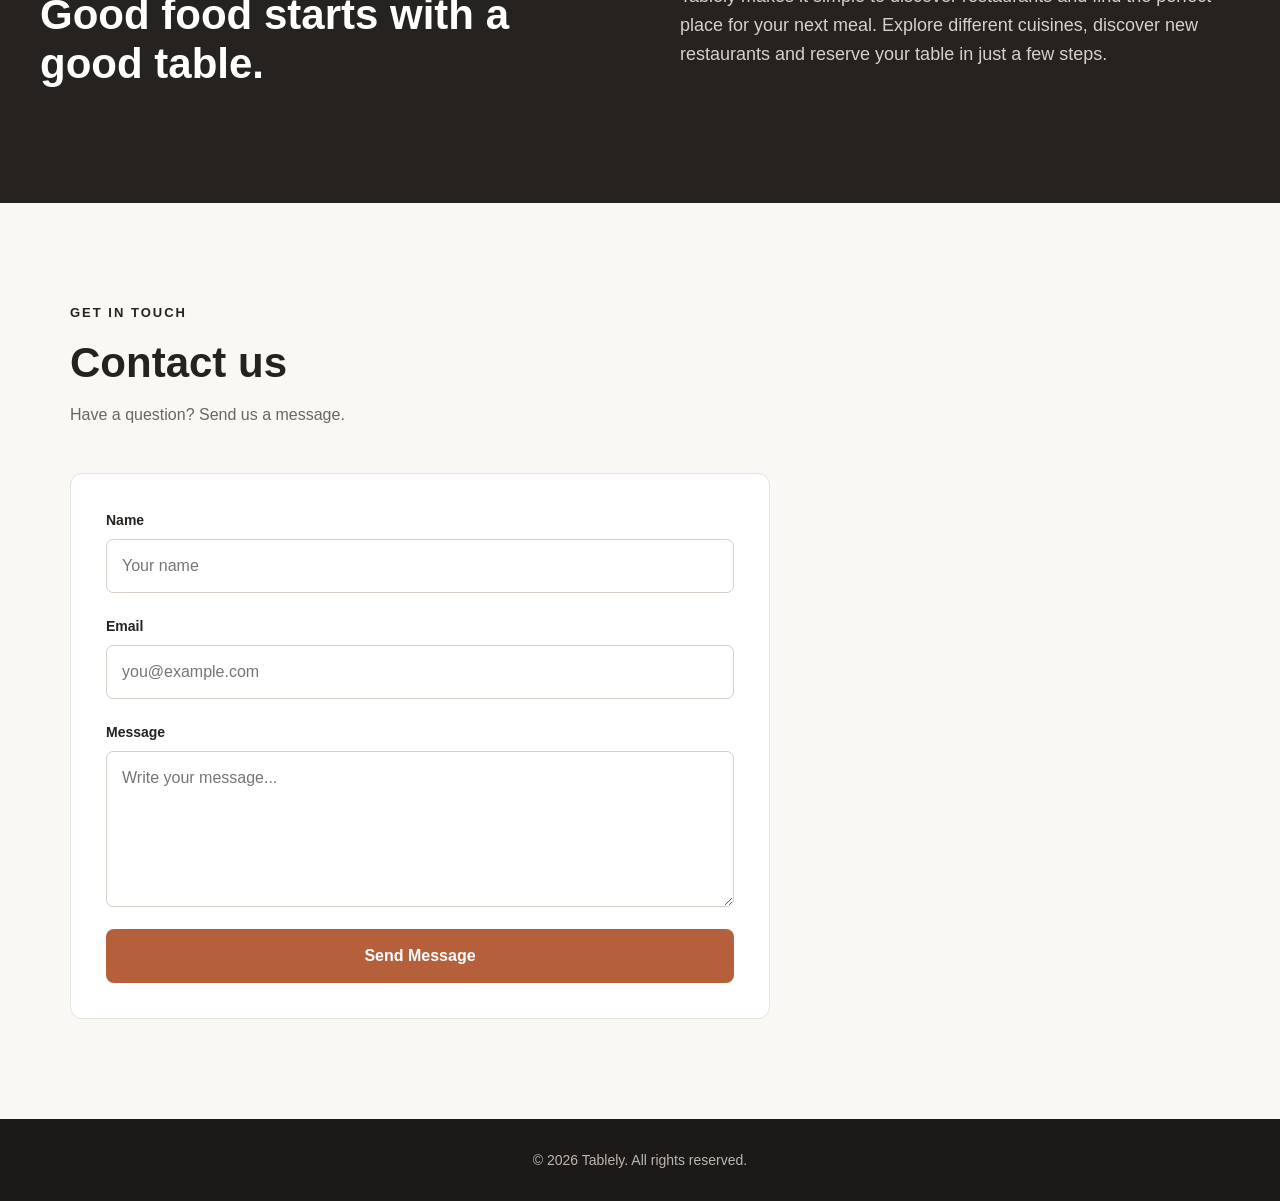
==== commit b1f751dd: "Adding images to restaurant cards" ====
--- a/index.html
+++ b/index.html
@@ -86,7 +86,8 @@
 
                 <!-- Restaurant 1 -->
                 <article class="restaurant-card">
-                    <div class="restaurant-image image-one">
+                    <div class="restaurant-image">
+                        <img src="images/italian-restaurant.jpg" alt="Italian restaurant">
                         <span class="cuisine-tag">Italian</span>
                     </div>
 
@@ -105,7 +106,7 @@
                         </p>
 
                         <div class="restaurant-info">
-                            <span>€€</span>
+                            <span>€50</span>
                             <span>★ 4.7</span>
                         </div>
 
@@ -118,7 +119,8 @@
 
                 <!-- Restaurant 2 -->
                 <article class="restaurant-card">
-                    <div class="restaurant-image image-two">
+                    <div class="restaurant-image">
+                        <img src="images/sakura.jpg" alt="sakura restaurant">
                         <span class="cuisine-tag">Japanese</span>
                     </div>
                     <div class="restaurant-content">
@@ -137,7 +139,7 @@
                         </p>
 
                         <div class="restaurant-info">
-                            <span>€€€</span>
+                            <span>€</span>
                             <span>★ 4.8</span>
                         </div>
 
@@ -150,7 +152,8 @@
 
                 <!-- Restaurant 3 -->
                 <article class="restaurant-card">
-                    <div class="restaurant-image image-three">
+                    <div class="restaurant-image">
+                        <img src="images/grill-house.jpg" alt="grill house">
                         <span class="cuisine-tag">Steakhouse</span>
                     </div>
 
@@ -182,7 +185,8 @@
 
                 <!-- Restaurant 4 -->
                 <article class="restaurant-card">
-                    <div class="restaurant-image image-four">
+                    <div class="restaurant-image">
+                        <img src="images/african-restaurant.jpg" alt="african restaurant">
                         <span class="cuisine-tag">Indian</span>
                     </div>
 
--- a/style.css
+++ b/style.css
@@ -430,6 +430,19 @@
 }
 
 
+.booking-card {
+    background-color: #f5f2ee;
+    padding: 20px;
+    margin: 15px 0;
+    border-radius: 10px;
+    border-left: 4px solid #2d2d2d;
+    color: #2d2d2d;
+    line-height: 1.8;
+    box-shadow: 0 2px 6px rgba(0, 0, 0, 0.08);
+}
+
+
+
 /* ABOUT */
 .about-section {
     background-color: #25221f;
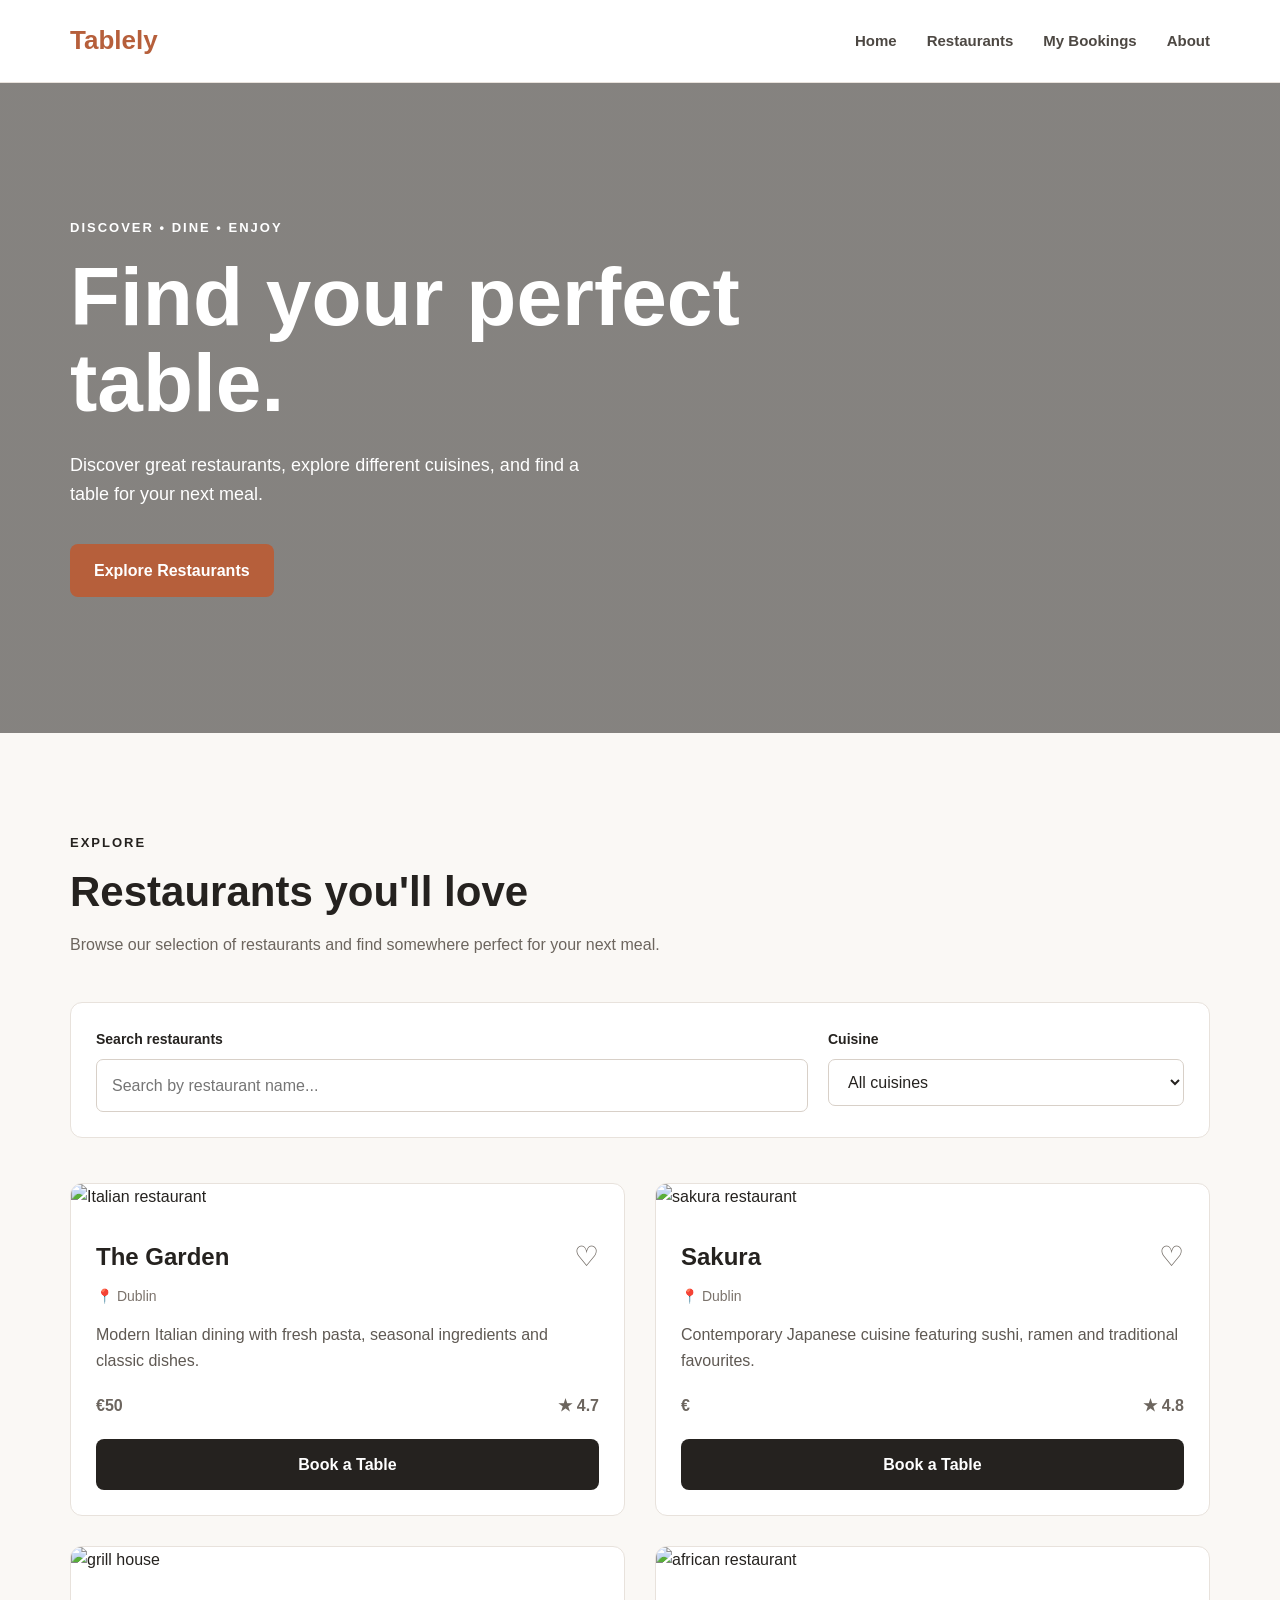
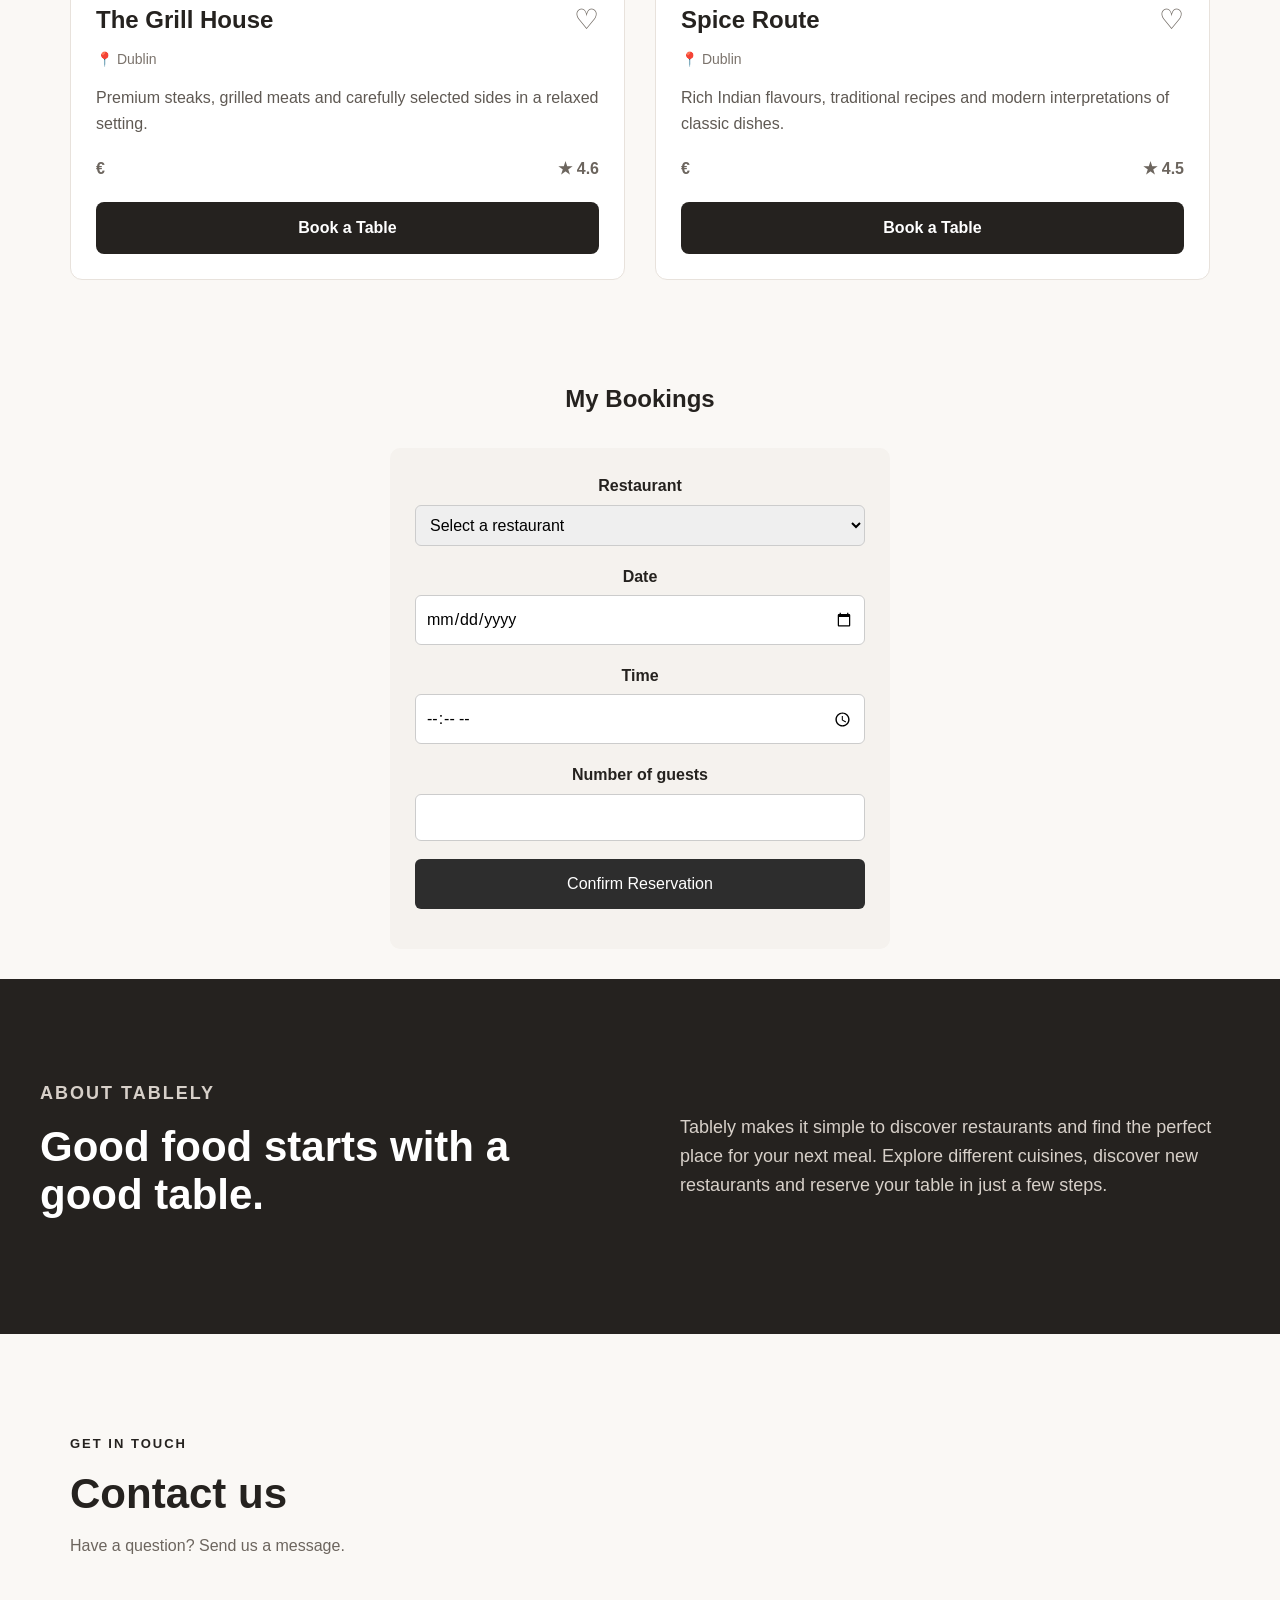
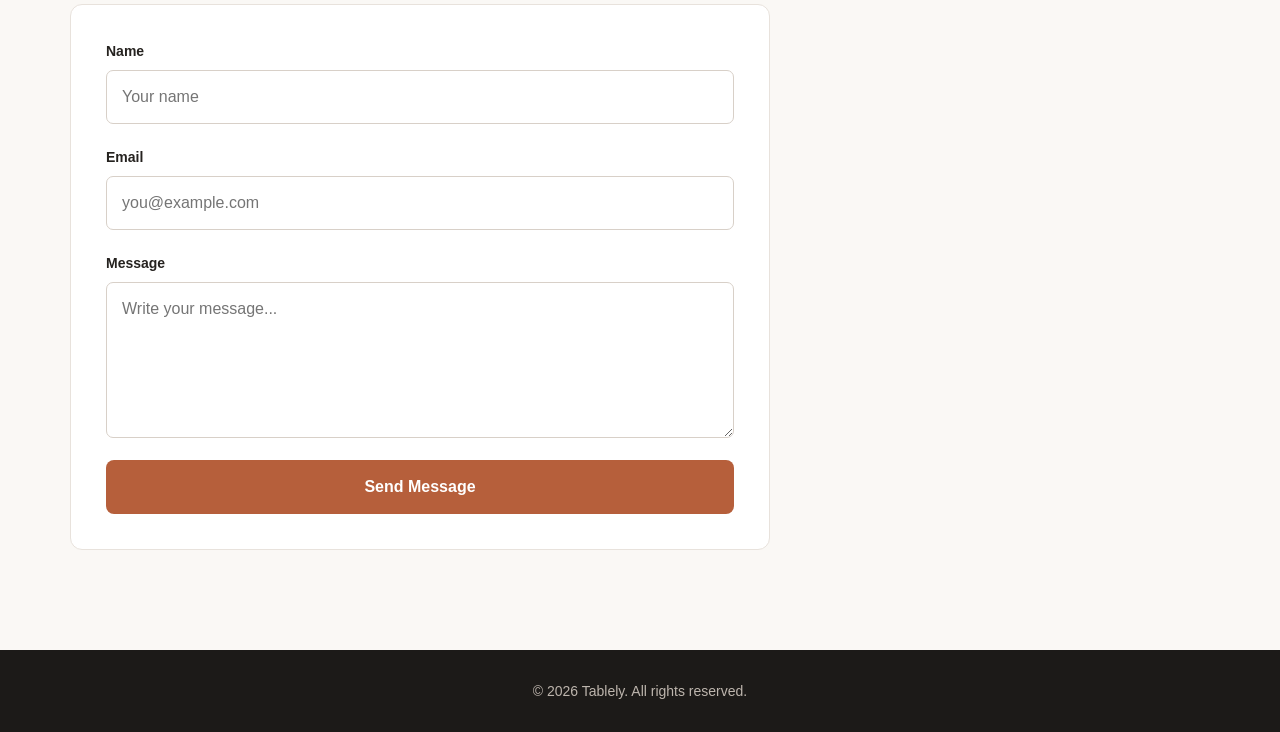
==== commit 8cfdcfd7: "Repositioning bookings h2 and adjusting size of restaurant card images" ====
--- a/index.html
+++ b/index.html
@@ -172,7 +172,7 @@
                         </p>
 
                         <div class="restaurant-info">
-                            <span>€€€</span>
+                            <span>€</span>
                             <span>★ 4.6</span>
                         </div>
 
@@ -205,7 +205,7 @@
                         </p>
 
                         <div class="restaurant-info">
-                            <span>€€</span>
+                            <span>€</span>
                             <span>★ 4.5</span>
                         </div>
 
--- a/style.css
+++ b/style.css
@@ -242,34 +242,12 @@
     box-shadow: 0 12px 30px rgba(37, 34, 31, 0.08);
 }
 
-.restaurant-image {
-    height: 260px;
-    position: relative;
-    background-size: cover;
-    background-position: center;
-}
-
-
-/*
-   Temporary image backgrounds.
-
-   Replace these with your own images later.
-*/
-
-.image-one {
-    background-image: url("images/restaurant-1.jpg");
-}
-
-.image-two {
-    background-image: url("images/restaurant-2.jpg");
-}
-
-.image-three {
-    background-image: url("images/restaurant-3.jpg");
-}
-
-.image-four {
-    background-image: url("images/restaurant-4.jpg");
+
+.restaurant-card img {
+    width: 100%;
+    height: 250px;
+    object-fit: cover;
+    border-radius: 8px;
 }
 
 
@@ -429,6 +407,10 @@
     font-weight: bold;
 }
 
+#bookings {
+    text-align: center;
+}
+
 
 .booking-card {
     background-color: #f5f2ee;
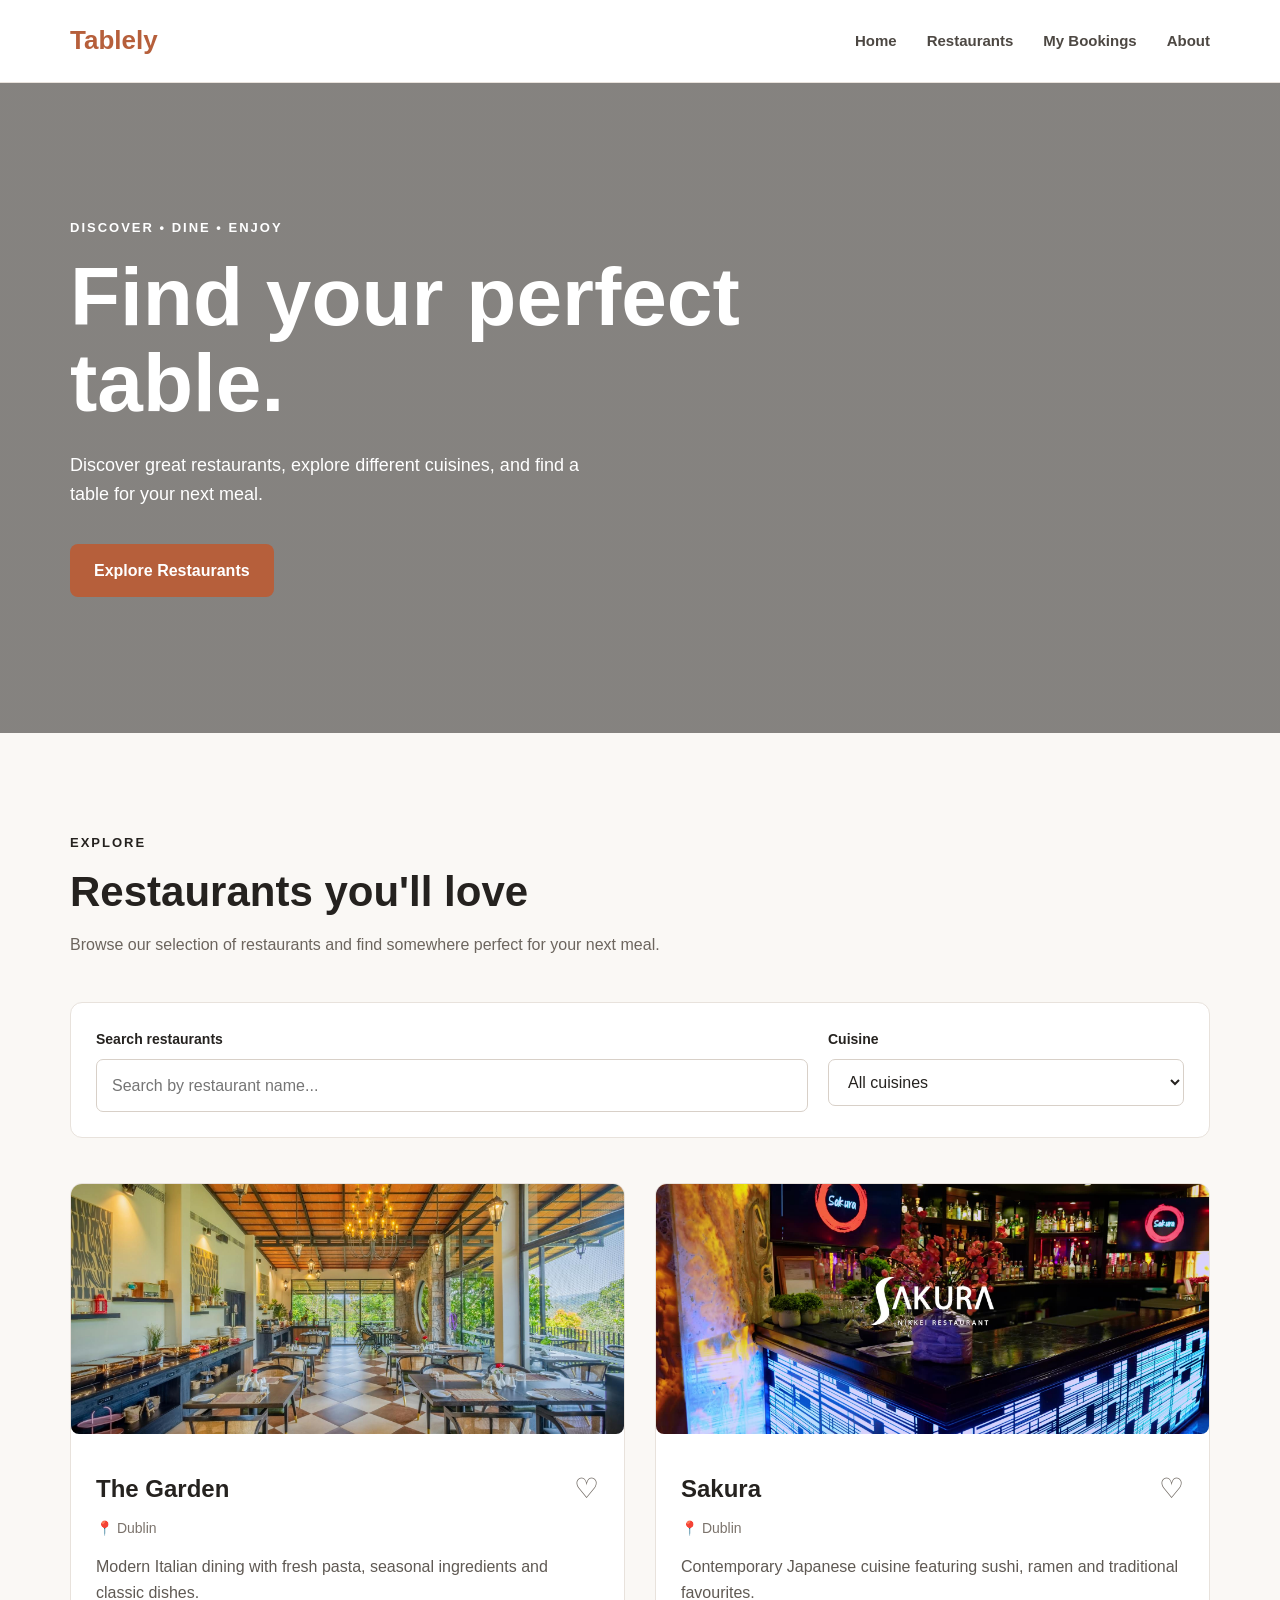
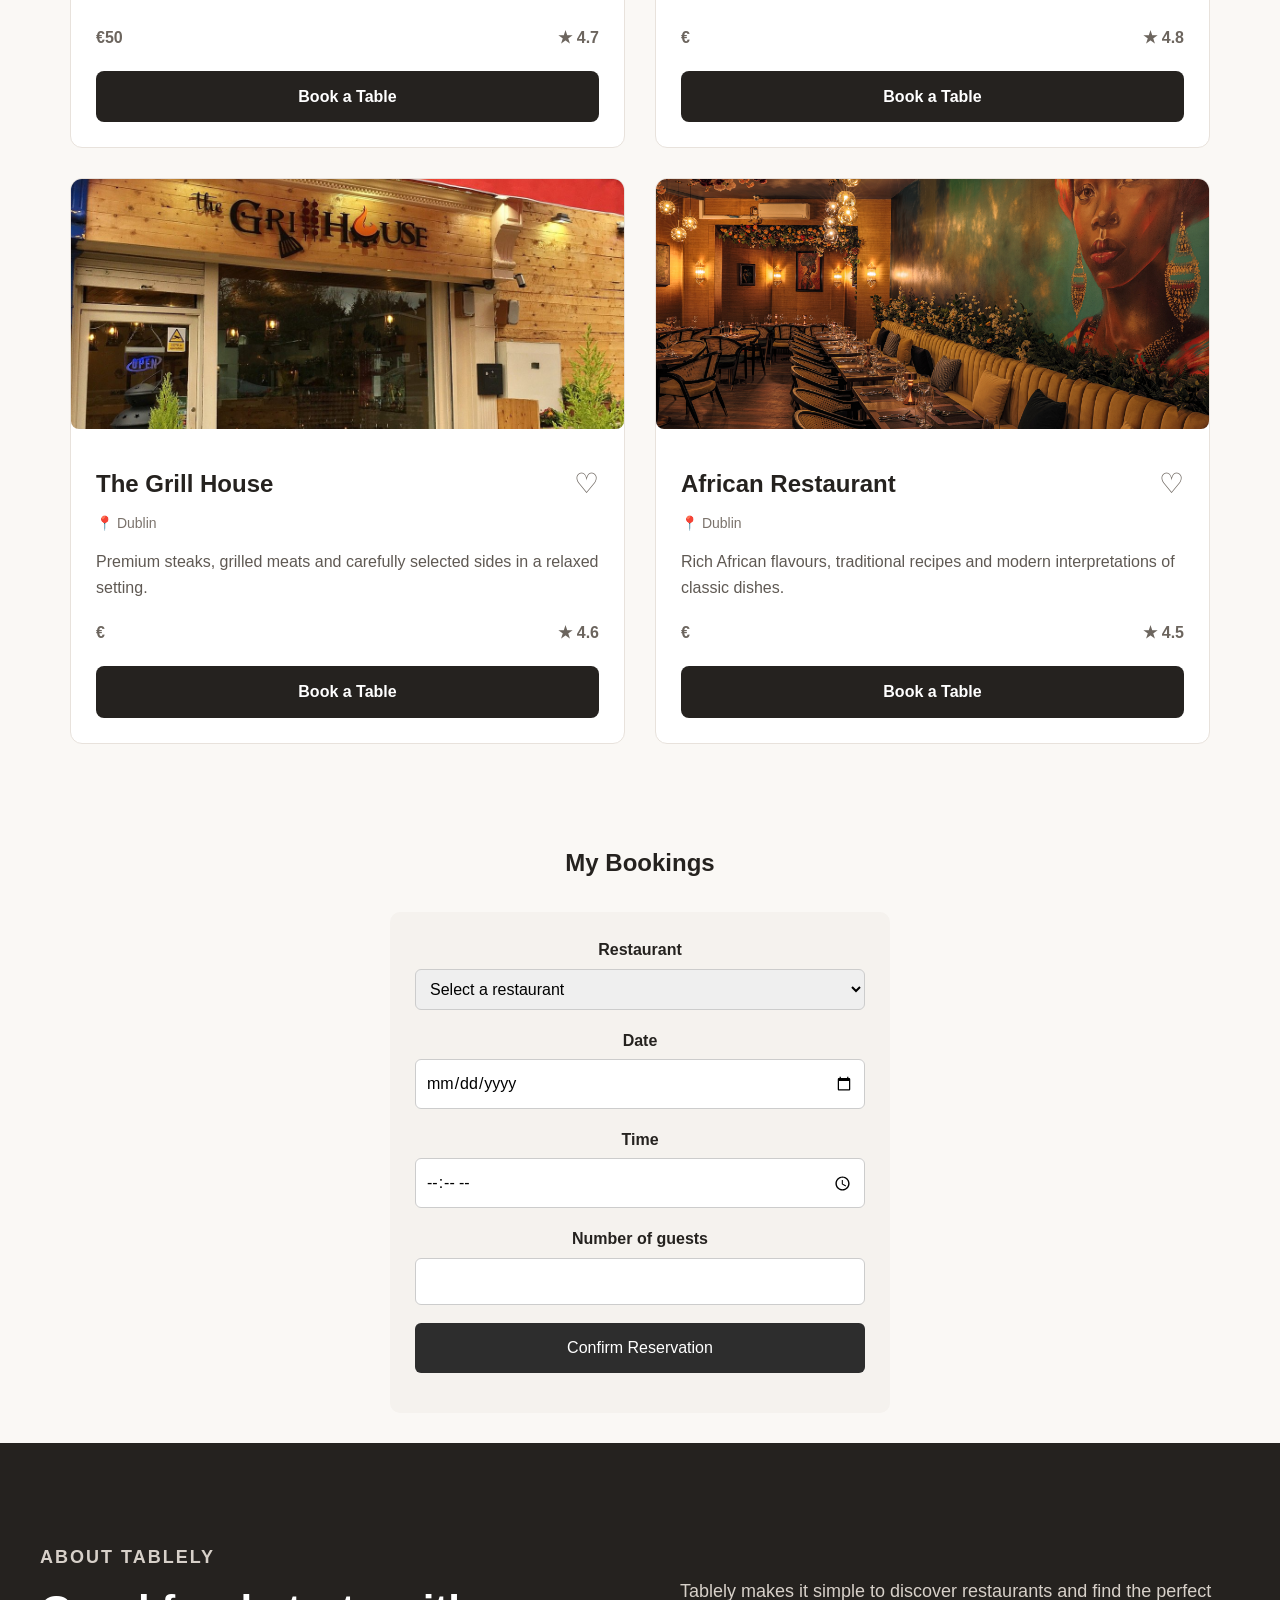
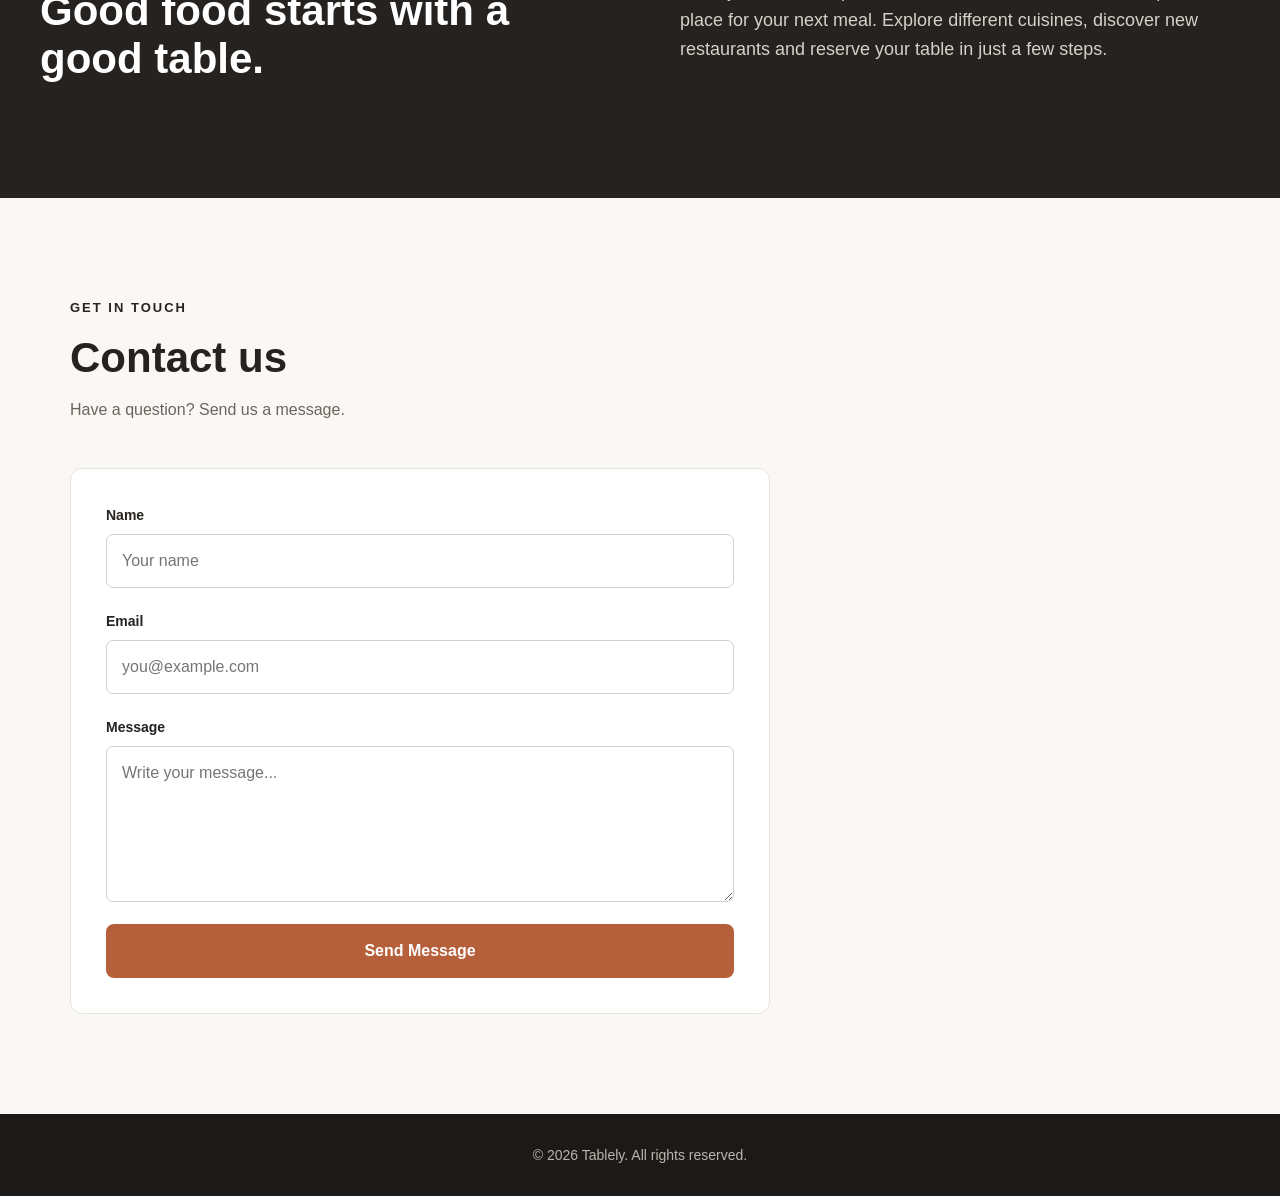
==== commit 41d4a061: "Trimming down dropdown of cuisines and changing indian to african" ====
--- a/index.html
+++ b/index.html
@@ -73,8 +73,7 @@
                         <option value="all">All cuisines</option>
                         <option value="italian">Italian</option>
                         <option value="japanese">Japanese</option>
-                        <option value="indian">Indian</option>
-                        <option value="mexican">Mexican</option>
+                        <option value="african">African</option>
                         <option value="steakhouse">Steakhouse</option>
                     </select>
                 </div>
@@ -187,12 +186,12 @@
                 <article class="restaurant-card">
                     <div class="restaurant-image">
                         <img src="images/african-restaurant.jpg" alt="african restaurant">
-                        <span class="cuisine-tag">Indian</span>
+                        <span class="cuisine-tag">African</span>
                     </div>
 
                     <div class="restaurant-content">
                         <div class="restaurant-title">
-                            <h3>Spice Route</h3>
+                            <h3>African Restaurant</h3>
                             <button class="favourite-button" type="button">
                                 ♡
                             </button>
@@ -200,7 +199,7 @@
 
                         <p class="location">📍 Dublin</p>
                         <p class="description">
-                            Rich Indian flavours, traditional recipes and
+                            Rich African flavours, traditional recipes and
                             modern interpretations of classic dishes.
                         </p>
 
@@ -228,10 +227,10 @@
 
                 <select id="booking-restaurant">
                     <option value="">Select a restaurant</option>
-                    <option value="The Green Table">The Green Table</option>
-                    <option value="Sakura House">Sakura House</option>
-                    <option value="Spice Garden">Spice Garden</option>
-                    <option value="The Burger Spot">The Burger Spot</option>
+                    <option value="The Garden">The Garden</option>
+                    <option value="Sakura">Sakura</option>
+                    <option value="The Grill House">The Grill House</option>
+                    <option value="African Restaurant">African Restaurant</option>
                 </select>
 
 
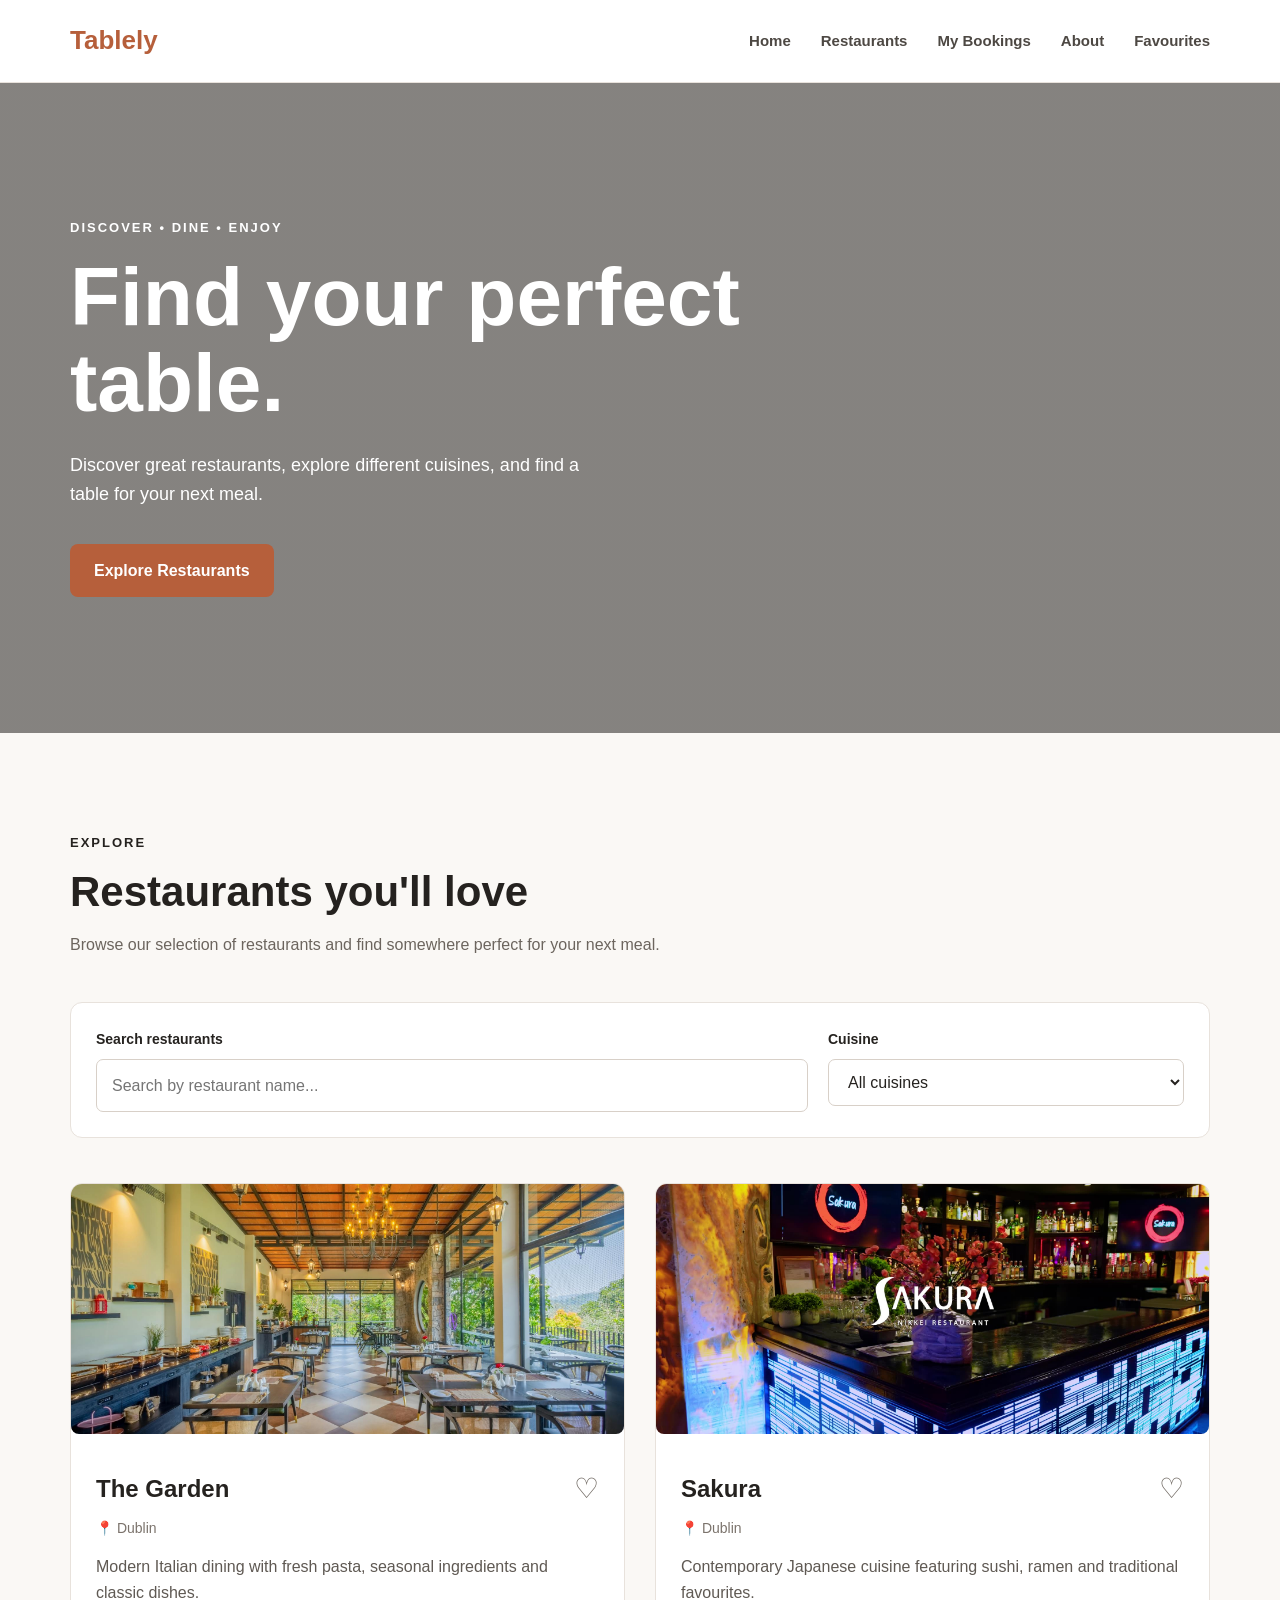
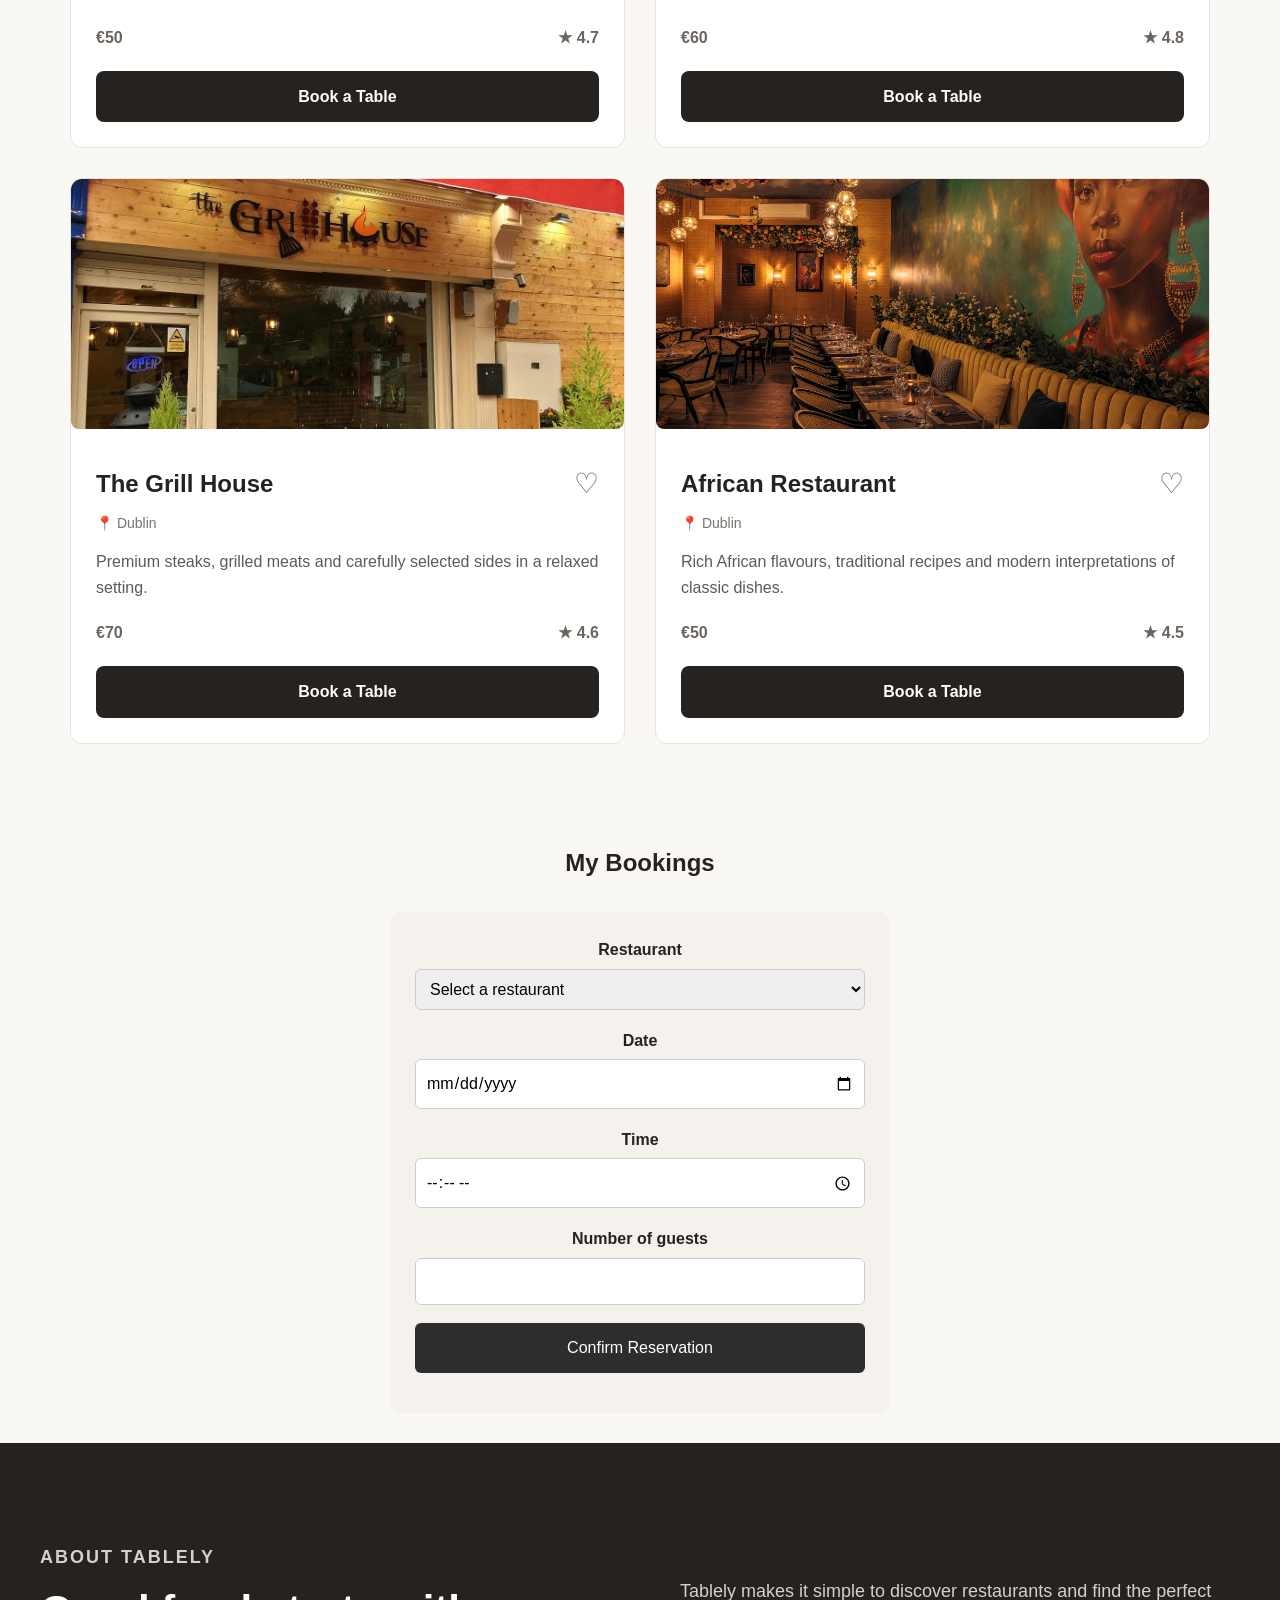
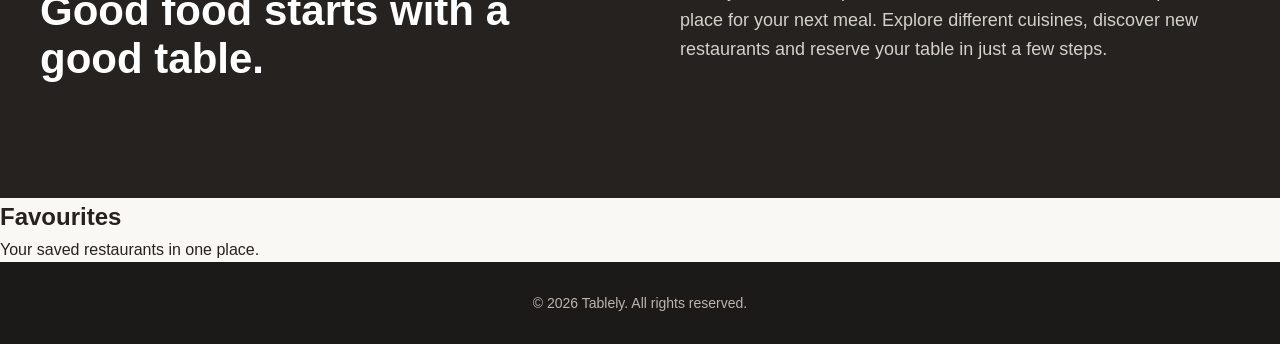
==== commit 7ef93aca: "Removing contact section and replacing it with favourites section where that data is stored" ====
--- a/index.html
+++ b/index.html
@@ -19,6 +19,7 @@
                 <a href="#restaurants">Restaurants</a>
                 <a href="#bookings">My Bookings</a>
                 <a href="#about">About</a>
+                <a href="#favourites">Favourites</a>
             </nav>
         </div>
     </header>
@@ -138,7 +139,7 @@
                         </p>
 
                         <div class="restaurant-info">
-                            <span>€</span>
+                            <span>€60</span>
                             <span>★ 4.8</span>
                         </div>
 
@@ -171,7 +172,7 @@
                         </p>
 
                         <div class="restaurant-info">
-                            <span>€</span>
+                            <span>€70</span>
                             <span>★ 4.6</span>
                         </div>
 
@@ -204,7 +205,7 @@
                         </p>
 
                         <div class="restaurant-info">
-                            <span>€</span>
+                            <span>€50</span>
                             <span>★ 4.5</span>
                         </div>
 
@@ -271,42 +272,15 @@
         </section>
 
 
-        <!-- Contact Section -->
-        <section id="contact" class="contact-section">
-            <div class="section-heading">
-                <p class="eyebrow">GET IN TOUCH</p>
-                <h2>Contact us</h2>
-                <p>
-                    Have a question? Send us a message.
-                </p>
-            </div>
-
-
-            <form id="contact-form" class="contact-form">
-                <div class="form-group">
-                    <label for="name">Name</label>
-                    <input type="text" id="name" name="name" placeholder="Your name">
-                </div>
-
-
-                <div class="form-group">
-                    <label for="email">Email</label>
-                    <input type="email" id="email" name="email" placeholder="you@example.com">
-                </div>
-
-
-                <div class="form-group">
-                    <label for="message">Message</label>
-                    <textarea id="message" name="message" rows="5" placeholder="Write your message..."></textarea>
-                </div>
-
-
-                <button type="submit" class="primary-button">
-                    Send Message
-                </button>
-
-            </form>
-        </section>
+        <!-- Favourites Section -->
+<section id="favourites">
+    <h2>Favourites</h2>
+    <p>Your saved restaurants in one place.</p>
+
+    <div id="favourites-list">
+        <!-- Saved restaurants will appear here -->
+    </div>
+</section>
 
     </main>
 
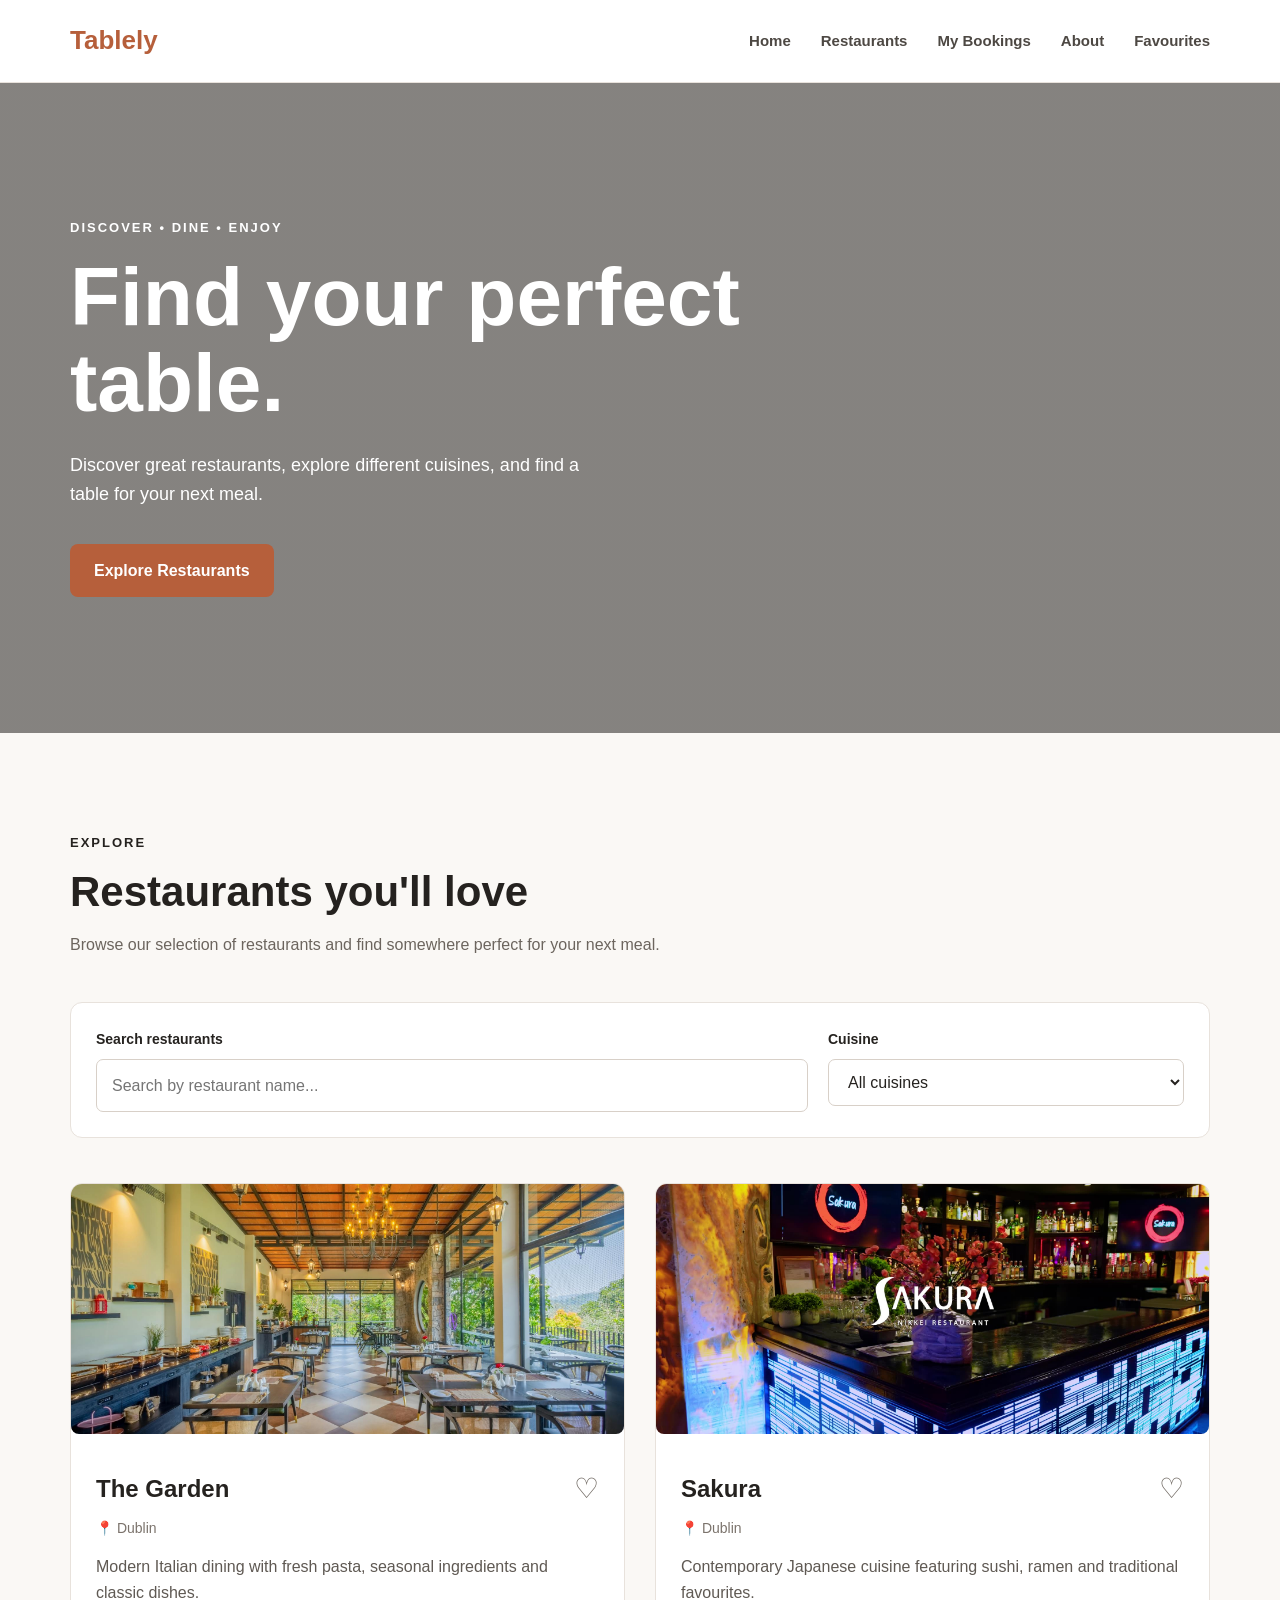
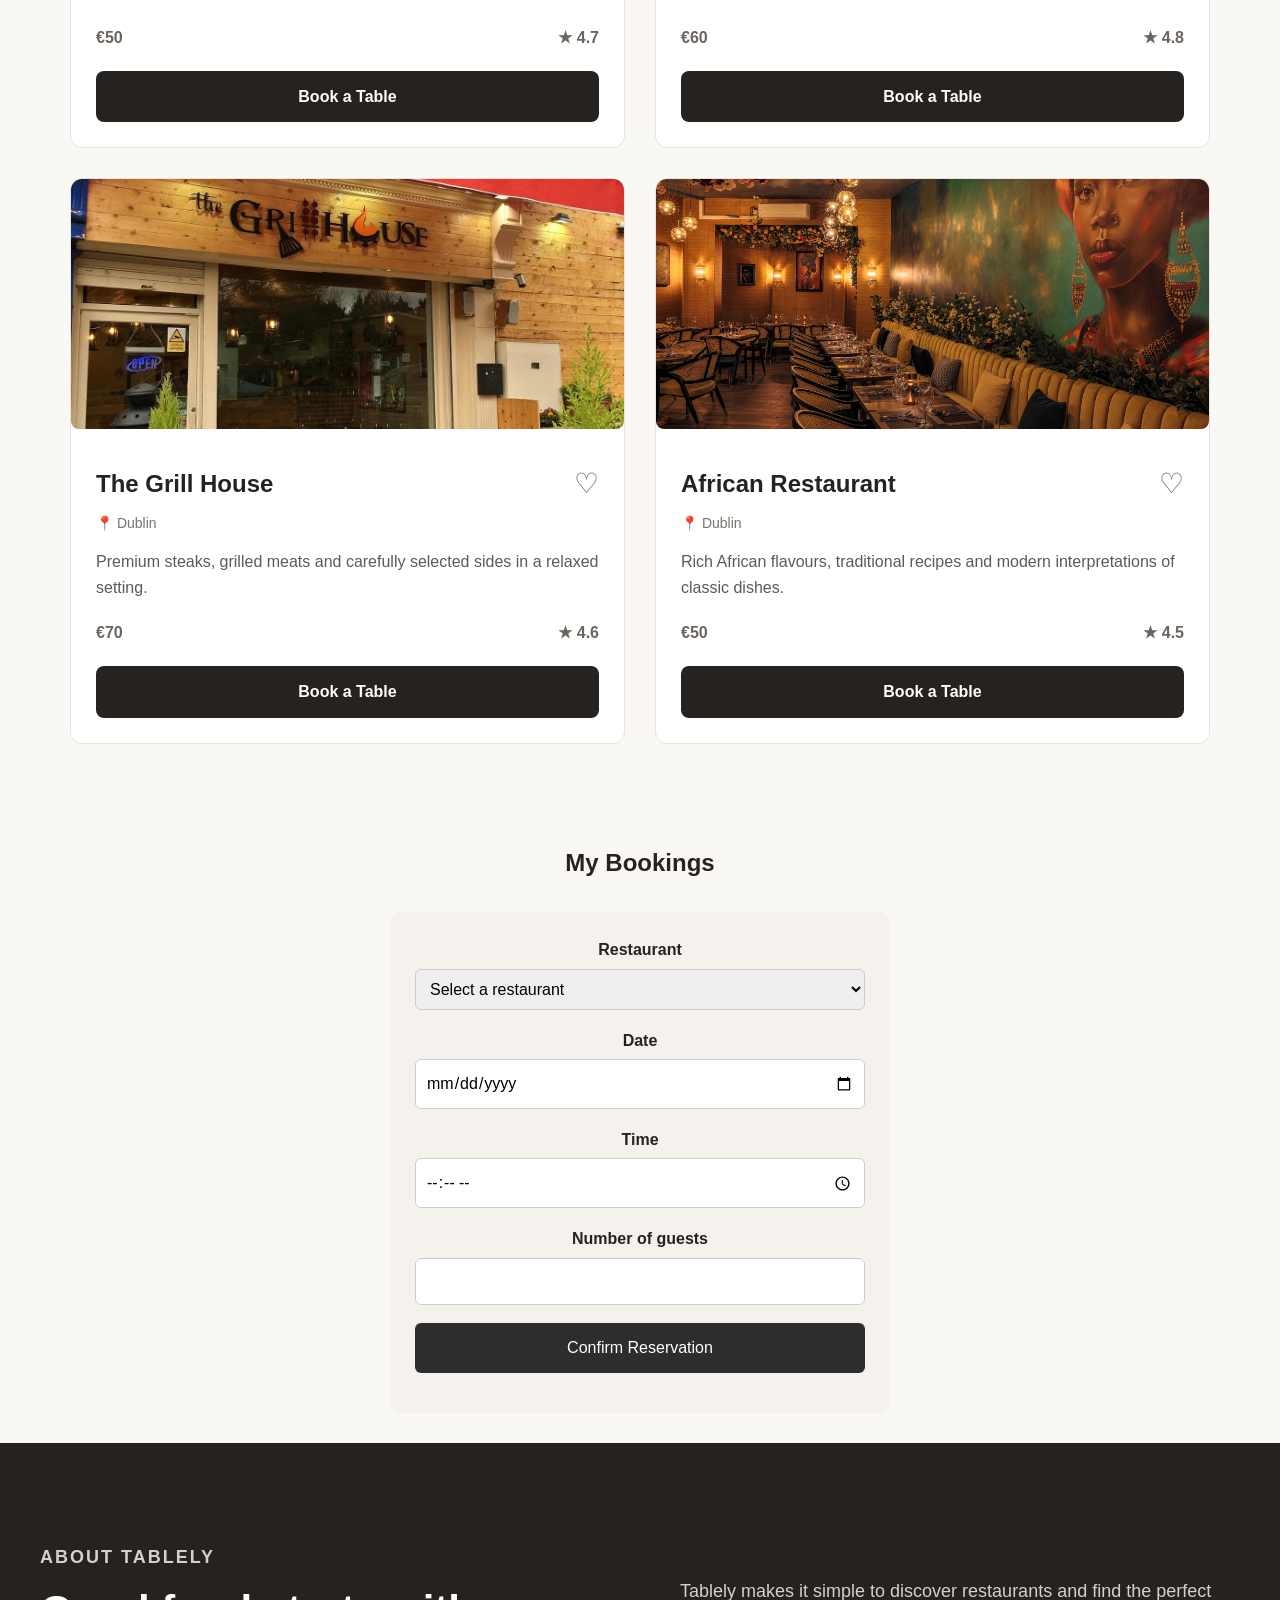
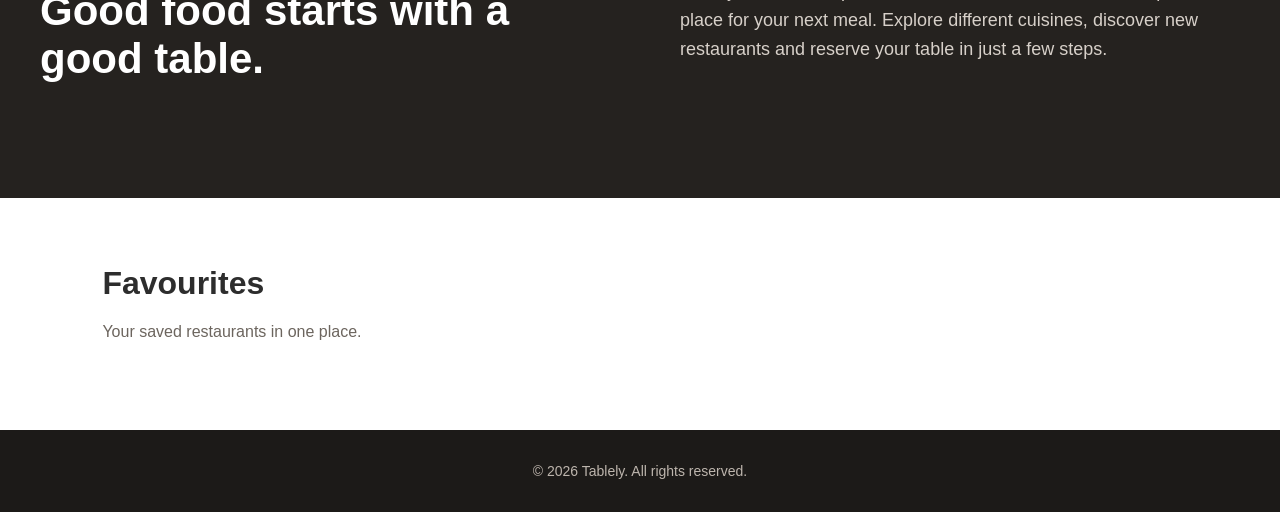
==== commit 504889c6: "Styling the favourites section with CSS" ====
--- a/index.html
+++ b/index.html
@@ -273,14 +273,14 @@
 
 
         <!-- Favourites Section -->
-<section id="favourites">
-    <h2>Favourites</h2>
-    <p>Your saved restaurants in one place.</p>
-
-    <div id="favourites-list">
-        <!-- Saved restaurants will appear here -->
-    </div>
-</section>
+        <section id="favourites">
+            <h2>Favourites</h2>
+            <p>Your saved restaurants in one place.</p>
+
+            <div id="favourites-list">
+                <!-- Saved restaurants will appear here -->
+            </div>
+        </section>
 
     </main>
 
--- a/style.css
+++ b/style.css
@@ -449,52 +449,48 @@
 }
 
 
-/* CONTACT FORM */
-
-.contact-form {
-    max-width: 700px;
-
-    background-color: white;
-    border: 1px solid #e8e2dc;
-    border-radius: 12px;
-
-    padding: 35px;
-}
-
-.form-group {
-    display: flex;
-    flex-direction: column;
-    gap: 8px;
-
-    margin-bottom: 22px;
-}
-
-.form-group label {
-    font-size: 14px;
-    font-weight: 700;
-}
-
-.form-group input,
-.form-group textarea {
-    width: 100%;
-
-    padding: 13px 15px;
-
-    border: 1px solid #d8d0c8;
-    border-radius: 7px;
-
-    resize: vertical;
-
-    outline: none;
-}
-
-.form-group input:focus,
-.form-group textarea:focus {
-    border-color: #b65f3b;
-}
-
-.contact-form .primary-button {
-    width: 100%;
+/* FAVOURITES SECTION */
+/* Favourites Section */
+
+#favourites {
+    padding: 60px 8%;
+    background-color: #ffffff;
+}
+
+#favourites h2 {
+    font-size: 32px;
+    color: #2d2d2d;
+    margin-bottom: 10px;
+}
+
+#favourites>p {
+    color: #6c655e;
+    margin-bottom: 25px;
+}
+
+#favourites-list {
+    display: grid;
+    grid-template-columns: repeat(auto-fit, minmax(220px, 1fr));
+    gap: 20px;
+    margin-top: 25px;
+}
+
+.favourite-card {
+    background-color: #f5f2ee;
+    padding: 20px;
+    border-radius: 10px;
+    border: 1px solid #e5e0da;
+}
+
+.favourite-card h3 {
+    color: #2d2d2d;
+    font-size: 20px;
+    margin: 0 0 10px;
+}
+
+.favourite-card p {
+    color: #6c655e;
+    margin: 0;
 }
 
 
